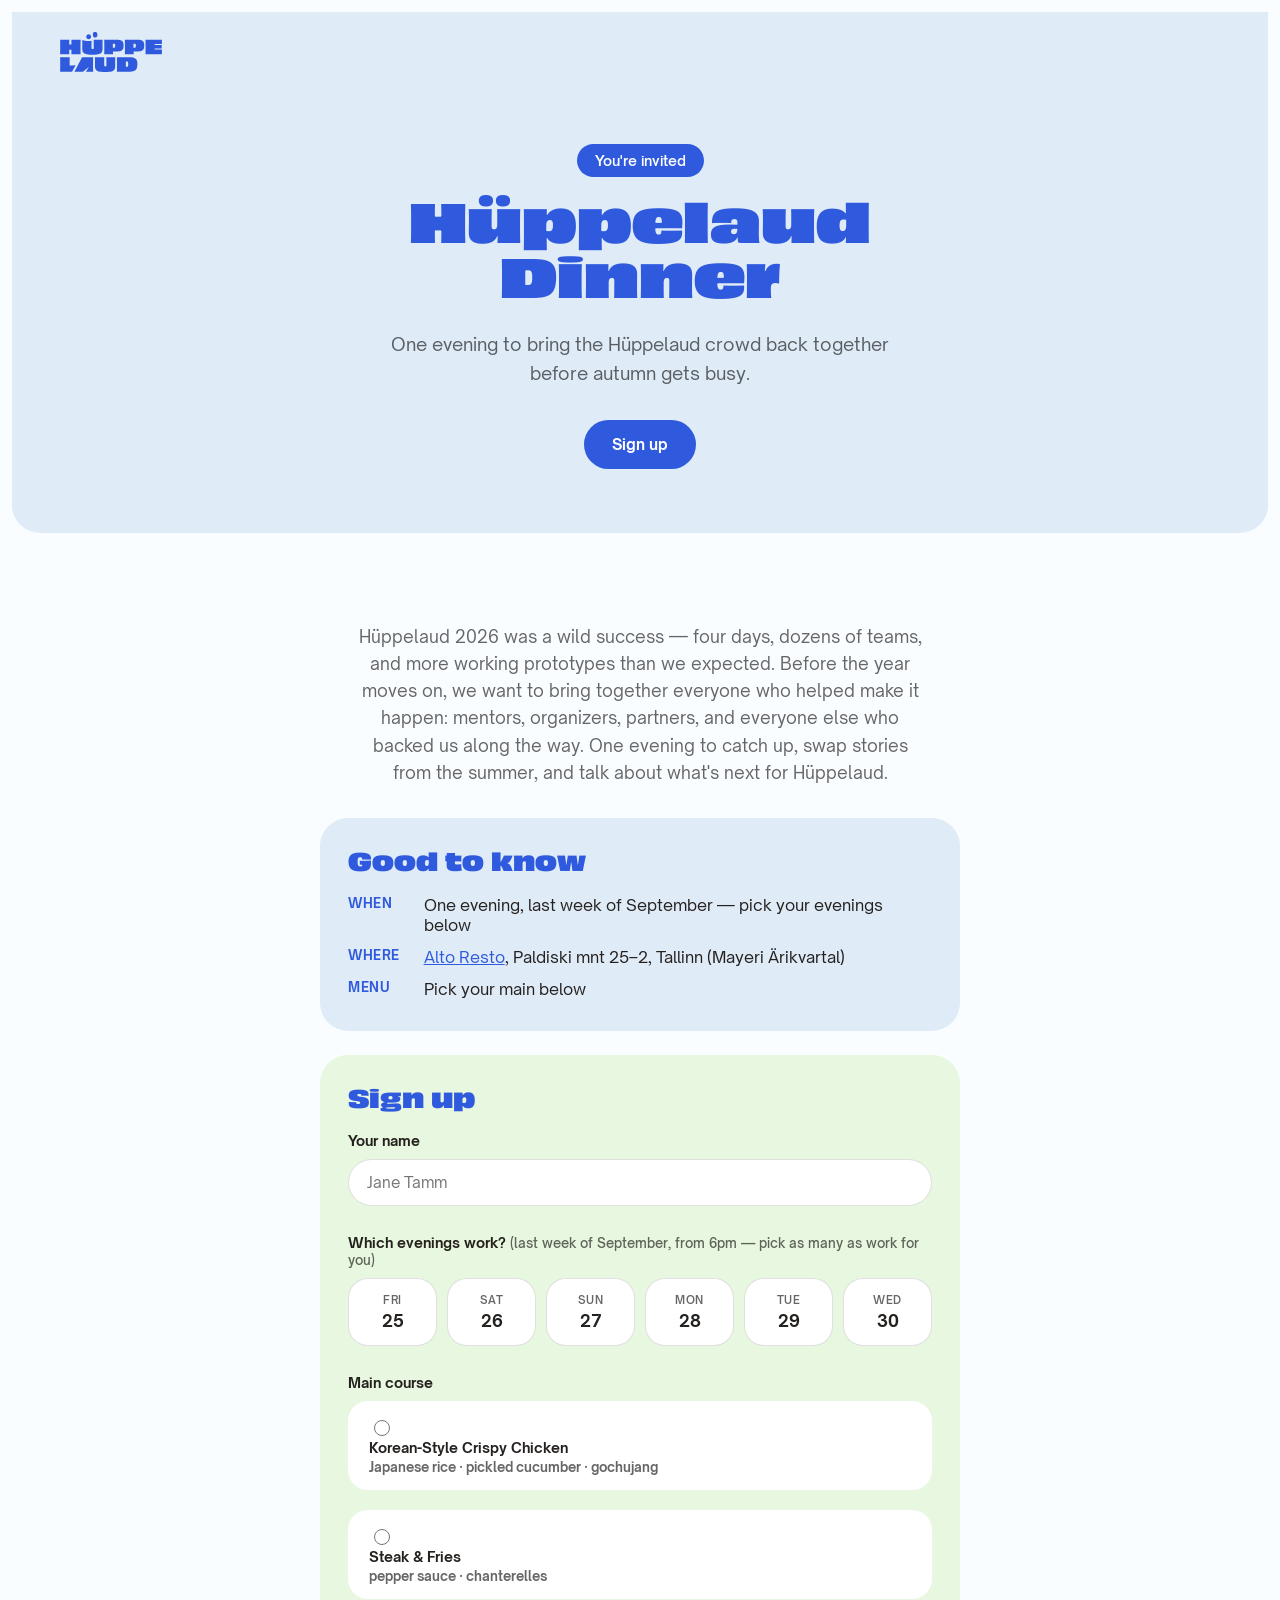
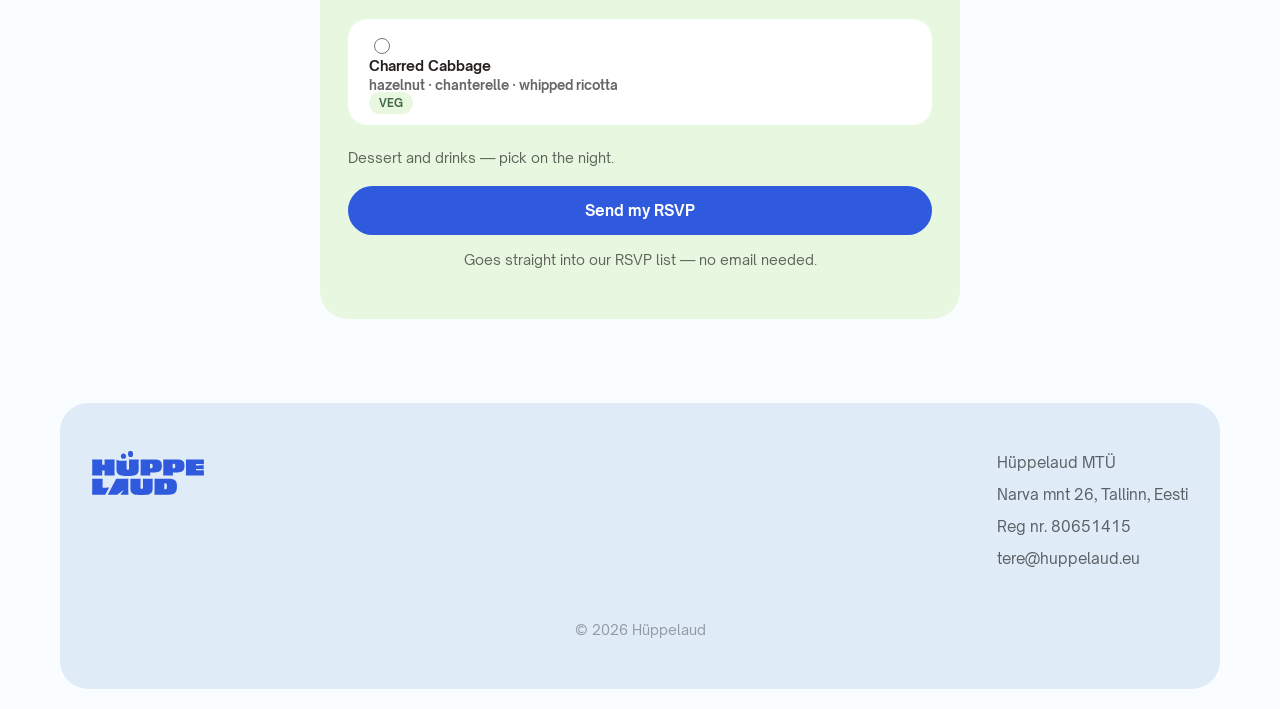
==== dinner-2026/index.html @ de4cd6c9 "Fix event month to September, remove prices, translate menu, refresh hero copy - Availability window" ====
<!DOCTYPE html>
<html lang="en">
<head>
<meta charset="UTF-8">
<meta name="viewport" content="width=device-width, initial-scale=1.0">
<title>Hüppelaud Dinner</title>
<meta name="description" content="RSVP for the Hüppelaud dinner — pick your evenings, dietary needs, and menu.">
<link rel="icon" type="image/svg+xml" href="../assets/images/logo.svg">
<link rel="stylesheet" href="../styles.css">
<style>
  @media (max-width: 480px) {
    .hero-content h1 {
      font-size: 28px;
    }
  }

  .dinner-section {
    max-width: 680px;
    margin: 0 auto;
    padding: 90px 20px 60px;
  }

  .dinner-card {
    background: var(--card-bg, var(--green-bg));
    border-radius: var(--radius-lg);
    padding: 32px 28px;
    margin-bottom: 24px;
  }

  .dinner-card h2 {
    font-size: 24px;
    margin-bottom: 20px;
  }

  .dinner-details {
    display: grid;
    grid-template-columns: auto 1fr;
    gap: 12px 24px;
    margin: 0;
  }
  .dinner-details dt {
    font-weight: 700;
    font-size: 13px;
    letter-spacing: 0.04em;
    text-transform: uppercase;
    color: var(--blue);
    white-space: nowrap;
  }
  .dinner-details dd {
    margin: 0;
    font-size: 16px;
  }
  .dinner-details dd a {
    color: var(--blue);
    text-decoration: underline;
  }

  .field { margin-bottom: 28px; }
  .field:last-of-type { margin-bottom: 16px; }
  .field label {
    display: block;
    font-weight: 700;
    font-size: 14px;
    margin-bottom: 10px;
    color: var(--text);
  }
  .field-hint {
    font-weight: 500;
    color: var(--text-soft);
    font-size: 13px;
  }

  #name {
    width: 100%;
    padding: 13px 18px;
    border-radius: 100px;
    border: 1.5px solid rgba(0, 0, 0, 0.12);
    font: inherit;
    font-size: 15px;
    box-sizing: border-box;
    background: #fff;
  }
  #name:focus { outline: none; border-color: var(--blue); }

  .avail-grid {
    display: grid;
    grid-template-columns: repeat(auto-fit, minmax(82px, 1fr));
    gap: 10px;
  }
  .avail-day {
    display: flex;
    flex-direction: column;
    align-items: center;
    justify-content: center;
    gap: 3px;
    padding: 14px 6px;
    border-radius: var(--radius-md);
    border: 1.5px solid rgba(0, 0, 0, 0.12);
    background: #fff;
    font-family: "Open Sauce Sans", sans-serif;
    color: var(--text);
    cursor: pointer;
    transition: background 0.15s ease, border-color 0.15s ease, color 0.15s ease;
  }
  .avail-day .dow {
    font-size: 11px;
    font-weight: 600;
    text-transform: uppercase;
    letter-spacing: 0.04em;
    color: var(--text-soft);
  }
  .avail-day .dnum {
    font-size: 17px;
    font-weight: 700;
  }
  .avail-day:hover { border-color: var(--blue); }
  .avail-day.selected {
    background: var(--blue);
    border-color: var(--blue);
    color: #fff;
  }
  .avail-day.selected .dow { color: rgba(255, 255, 255, 0.8); }

  .menu-options {
    display: flex;
    flex-direction: column;
    gap: 10px;
  }
  .menu-option {
    display: flex;
    align-items: flex-start;
    gap: 12px;
    background: #fff;
    border-radius: var(--radius-md);
    padding: 14px 20px;
    cursor: pointer;
    border: 1.5px solid transparent;
  }
  .menu-option:has(input:checked) { border-color: var(--blue); }
  .menu-option input { accent-color: var(--blue); width: 16px; height: 16px; margin-top: 4px; flex-shrink: 0; }
  .menu-option-text { display: flex; flex-direction: column; gap: 3px; }
  .menu-option-name {
    display: flex;
    align-items: baseline;
    gap: 8px;
    font-weight: 700;
  }
  .menu-option-price {
    font-weight: 500;
    color: var(--text-soft);
    font-size: 14px;
  }
  .menu-option-desc {
    font-size: 13px;
    color: var(--text-soft);
  }
  .menu-option .tag {
    margin-left: auto;
    align-self: flex-start;
    font-size: 11px;
    font-weight: 700;
    text-transform: uppercase;
    color: var(--green-text);
    background: var(--green-bg);
    padding: 4px 10px;
    border-radius: 100px;
    white-space: nowrap;
  }

  .dinner-note {
    font-size: 14px;
    color: var(--text-soft);
    margin: 12px 0 0;
  }

  .form-error {
    color: #c0392b;
    font-size: 14px;
    font-weight: 600;
    margin: 0 0 16px;
  }

  .form-success {
    color: var(--green-text);
    font-size: 14px;
    font-weight: 600;
    margin: 0 0 16px;
  }

  #submitBtn:disabled {
    opacity: 0.7;
    cursor: default;
  }

  .dinner-fine {
    margin-top: 14px;
    font-size: 14px;
    color: var(--text-soft);
    text-align: center;
  }

  .dinner-intro {
    max-width: 52ch;
    margin: 0 auto 32px;
    text-align: center;
    font-size: 17px;
    color: var(--text-soft);
  }
</style>
</head>
<body>

<header class="hero" id="top">
  <nav class="navbar">
    <a href="../" class="logo" aria-label="Hüppelaud avaleht">
      <img src="../assets/images/logo.svg" alt="Hüppelaud">
    </a>
  </nav>

  <div class="hero-content">
    <span class="badge badge-blue">You're invited</span>
    <h1>Hüppelaud Dinner</h1>
    <p class="hero-text">One evening to bring the Hüppelaud crowd back together before autumn gets busy.</p>
    <div class="hero-buttons">
      <a href="#rsvp" class="btn btn-primary">Sign up</a>
    </div>
  </div>
</header>

<main>
  <section class="dinner-section">

    <p class="dinner-intro">Hüppelaud 2026 was a wild success — four days, dozens of teams, and more working prototypes than we expected. Before the year moves on, we want to bring together everyone who helped make it happen: mentors, organizers, partners, and everyone else who backed us along the way. One evening to catch up, swap stories from the summer, and talk about what's next for Hüppelaud.</p>

    <div class="dinner-card" style="--card-bg: var(--hero-bg);">
      <h2>Good to know</h2>
      <dl class="dinner-details">
        <dt>When</dt>
        <dd>One evening, last week of September &mdash; pick your evenings below</dd>
        <dt>Where</dt>
        <dd><a href="https://altoresto.ee/" target="_blank" rel="noopener">Alto Resto</a>, Paldiski mnt 25&ndash;2, Tallinn (Mayeri Ärikvartal)</dd>
        <dt>Menu</dt>
        <dd>Pick your main below</dd>
      </dl>
    </div>

    <div class="dinner-card" id="rsvp" style="--card-bg: var(--green-bg);">
      <h2>Sign up</h2>

      <div class="field">
        <label for="name">Your name</label>
        <input type="text" id="name" placeholder="Jane Tamm" autocomplete="name">
      </div>

      <div class="field">
        <label>Which evenings work? <span class="field-hint">(last week of September, from 6pm — pick as many as work for you)</span></label>
        <div class="avail-grid" id="availGrid">
          <button type="button" class="avail-day" data-date="2026-09-25" aria-pressed="false"><span class="dow">Fri</span><span class="dnum">25</span></button>
          <button type="button" class="avail-day" data-date="2026-09-26" aria-pressed="false"><span class="dow">Sat</span><span class="dnum">26</span></button>
          <button type="button" class="avail-day" data-date="2026-09-27" aria-pressed="false"><span class="dow">Sun</span><span class="dnum">27</span></button>
          <button type="button" class="avail-day" data-date="2026-09-28" aria-pressed="false"><span class="dow">Mon</span><span class="dnum">28</span></button>
          <button type="button" class="avail-day" data-date="2026-09-29" aria-pressed="false"><span class="dow">Tue</span><span class="dnum">29</span></button>
          <button type="button" class="avail-day" data-date="2026-09-30" aria-pressed="false"><span class="dow">Wed</span><span class="dnum">30</span></button>
        </div>
      </div>

      <div class="field">
        <label>Main course</label>
        <div class="menu-options" id="menuOptions">
          <label class="menu-option">
            <input type="radio" name="menu" value="Korean-Style Crispy Chicken">
            <span class="menu-option-text">
              <span class="menu-option-name">Korean-Style Crispy Chicken</span>
              <span class="menu-option-desc">Japanese rice · pickled cucumber · gochujang</span>
            </span>
          </label>
          <label class="menu-option">
            <input type="radio" name="menu" value="Steak &amp; Fries">
            <span class="menu-option-text">
              <span class="menu-option-name">Steak &amp; Fries</span>
              <span class="menu-option-desc">pepper sauce · chanterelles</span>
            </span>
          </label>
          <label class="menu-option">
            <input type="radio" name="menu" value="Charred Cabbage">
            <span class="menu-option-text">
              <span class="menu-option-name">Charred Cabbage</span>
              <span class="menu-option-desc">hazelnut · chanterelle · whipped ricotta</span>
            </span>
            <span class="tag">Veg</span>
          </label>
        </div>
        <p class="dinner-note">Dessert and drinks — pick on the night.</p>
      </div>

      <p class="form-error" id="formError" hidden>Please add your name, pick at least one evening, and choose a main.</p>
      <p class="form-success" id="formSuccess" hidden>Thanks — your RSVP is in! 🎉</p>

      <button type="button" class="btn btn-primary" id="submitBtn" style="width: 100%; justify-content: center;">Send my RSVP</button>
      <p class="dinner-fine">Goes straight into our RSVP list — no email needed.</p>
    </div>

  </section>
</main>

<footer class="site-footer">
  <div class="footer-top">
    <img src="../assets/images/logo.svg" alt="Hüppelaud" class="footer-logo">
    <div class="footer-address">
      <p>Hüppelaud MTÜ</p>
      <p>Narva mnt 26, Tallinn, Eesti</p>
      <p>Reg nr. 80651415</p>
      <p><a href="mailto:tere@huppelaud.eu">tere@huppelaud.eu</a></p>
    </div>
  </div>
  <p class="footer-copy">© 2026 Hüppelaud</p>
</footer>

<script src="rsvp.js" defer></script>
</body>
</html>
---- styles.css ----
@font-face {
  font-family: "Obviously";
  src: url("assets/fonts/Obviously.otf") format("truetype");
  font-weight: 200 900;
  font-display: swap;
}
@font-face {
  font-family: "Open Sauce Sans";
  src: url("assets/fonts/OpenSauceSans-Regular.ttf") format("truetype");
  font-weight: 400;
  font-display: swap;
}
@font-face {
  font-family: "Open Sauce Sans";
  src: url("assets/fonts/OpenSauceSans-Medium.ttf") format("truetype");
  font-weight: 500;
  font-display: swap;
}
@font-face {
  font-family: "Open Sauce Sans";
  src: url("assets/fonts/OpenSauceSans-SemiBold.ttf") format("truetype");
  font-weight: 600;
  font-display: swap;
}
@font-face {
  font-family: "Open Sauce Sans";
  src: url("assets/fonts/OpenSauceSans-Bold.ttf") format("truetype");
  font-weight: 700;
  font-display: swap;
}

:root {
  --blue: #2F5ADE;
  --blue-bright: #027FFF;
  --bg: #FAFDFF;
  --hero-bg: #DFEBF7;
  --text: #24201E;
  --text-soft: rgba(0, 0, 0, 0.6);
  --green-bg: #E8F7DF;
  --green-text: #416746;
  --olive-bg: rgba(220, 247, 99, 0.4);
  --olive-text: #6B8404;
  --olive-badge: #8EA604;
  --sage-badge: #86A57C;
  --radius-lg: 28px;
  --radius-md: 20px;
  --container: 1160px;
}

* { box-sizing: border-box; }

html { scroll-behavior: smooth; }

body {
  margin: 0;
  font-family: "Open Sauce Sans", sans-serif;
  background: var(--bg);
  color: var(--text);
  -webkit-font-smoothing: antialiased;
}

img { max-width: 100%; display: block; }

a { text-decoration: none; color: inherit; }

p { line-height: 1.6; margin: 0 0 16px; }

h1, h2, h3 {
  font-family: "Obviously", sans-serif;
  font-weight: 400;
  margin: 0;
  color: var(--blue);
  line-height: 1.05;
}

h1 { font-variation-settings: "wght" 850, "wdth" 150; }
h2 { font-variation-settings: "wght" 800, "wdth" 130; }
h3 { font-variation-settings: "wght" 700, "wdth" 120; }

.section-title { font-size: clamp(28px, 4vw, 38px); }
.center { text-align: center; }

.btn {
  display: inline-flex;
  align-items: center;
  justify-content: center;
  gap: 6px;
  padding: 15px 28px;
  border-radius: 100px;
  font-family: "Open Sauce Sans", sans-serif;
  font-weight: 700;
  font-size: 15px;
  border: none;
  cursor: pointer;
  white-space: nowrap;
  transition: transform 0.15s ease, opacity 0.15s ease;
}
.btn:hover { transform: translateY(-1px); opacity: 0.92; }
.btn-primary { background: var(--blue); color: #fff; }
.btn-olive { background: var(--olive-badge); color: #fff; }
.btn-donate { background: var(--green-text); color: #fff; }
.btn-ghost-green {
  background: transparent;
  color: var(--green-text);
  border: 1.5px solid var(--green-text);
  padding: 13px 26px;
}
.btn-ghost-green:hover { background: var(--green-text); color: #fff; opacity: 1; }
.btn-ghost-blue {
  background: transparent;
  color: var(--blue);
  border: 1.5px solid var(--blue);
  padding: 13px 26px;
}
.btn-ghost-blue:hover { background: var(--blue); color: #fff; opacity: 1; }

/* ---------- Header / Hero ---------- */
.hero {
  background: var(--hero-bg);
  border-radius: 0 0 var(--radius-lg) var(--radius-lg);
  margin: 12px 12px 0;
  padding: 20px 24px 64px;
}

.navbar {
  max-width: var(--container);
  margin: 0 auto;
  display: flex;
  align-items: center;
  justify-content: space-between;
  gap: 16px;
}

.logo img { height: 40px; width: auto; }

.nav-pill {
  display: none;
  align-items: center;
  gap: 28px;
  background: rgba(255, 255, 255, 0.5);
  border-radius: 100px;
  padding: 14px 26px;
  font-size: 15px;
  font-weight: 500;
}

.lang-select {
  display: flex;
  align-items: center;
  gap: 4px;
  background: none;
  border: none;
  font: inherit;
  font-weight: 500;
  color: var(--text);
  cursor: pointer;
  padding: 0;
}

.nav-ctas { display: none; }

.hamburger {
  display: flex;
  flex-direction: column;
  justify-content: center;
  gap: 5px;
  width: 40px;
  height: 40px;
  background: rgba(255, 255, 255, 0.6);
  border: none;
  border-radius: 100px;
  cursor: pointer;
  padding: 0;
  align-items: center;
}
.hamburger span {
  display: block;
  width: 16px;
  height: 2px;
  background: var(--blue);
  border-radius: 2px;
}

.menu-mobile {
  display: none;
  flex-direction: column;
  gap: 18px;
  align-items: flex-start;
  max-width: var(--container);
  margin: 16px auto 0;
  padding: 20px;
  background: rgba(255, 255, 255, 0.6);
  border-radius: var(--radius-md);
  font-weight: 500;
}
.menu-mobile.open { display: flex; }
.menu-mobile .btn { width: 100%; text-align: center; }

.hero-content {
  max-width: 760px;
  margin: 72px auto 0;
  text-align: center;
  padding: 0 12px;
}

.hero-content h1 {
  font-size: clamp(36px, 6vw, 52px);
}

.hero-text {
  color: var(--text-soft);
  font-size: 18px;
  max-width: 560px;
  margin: 24px auto 0;
}

.hero-buttons {
  display: flex;
  flex-wrap: wrap;
  justify-content: center;
  gap: 14px;
  margin-top: 32px;
}

/* ---------- Events ---------- */
.events {
  max-width: var(--container);
  margin: 0 auto;
  padding: 90px 20px 40px;
}

.event-list {
  display: flex;
  flex-direction: column;
  gap: 20px;
  margin-top: 48px;
}

.event-card {
  background: var(--card-bg, #EDF1EB);
  border-radius: var(--radius-md);
  padding: 20px;
  display: flex;
  flex-direction: column;
  gap: 20px;
}

.event-photo {
  border-radius: 14px;
  overflow: hidden;
  aspect-ratio: 16 / 10;
}
.event-photo img { width: 100%; height: 100%; object-fit: cover; }

.event-list .event-card--compact { padding: 18px 22px; }
.event-list .event-card--compact .event-info { padding: 0; }

.event-list-archive {
  display: grid;
  grid-template-columns: repeat(2, 1fr);
  gap: 20px;
}

.event-list-more {
  display: none;
  flex-direction: column;
  gap: 20px;
}
.event-list-more.open { display: flex; }

.events-toggle-wrap { text-align: center; margin-top: 4px; }

.event-info h3 {
  color: var(--card-title, var(--blue));
  font-size: 22px;
  margin-bottom: 8px;
}

.event-info .badge { margin-bottom: 10px; align-self: flex-start; }
.event-info .btn { align-self: flex-start; }

.anniversary-tag {
  display: inline-block;
  vertical-align: middle;
  background: rgba(47, 90, 222, 0.08);
  color: var(--blue);
  font-family: "Open Sauce Sans", sans-serif;
  font-weight: 700;
  font-size: 12px;
  padding: 4px 10px;
  border-radius: 100px;
  margin-left: 8px;
}

.event-meta {
  color: var(--text-soft);
  font-size: 15px;
  margin-bottom: 0;
}

.event-card--featured .event-meta { margin-bottom: 16px; }

.event-desc {
  color: var(--text-soft);
  font-size: 15px;
  margin-bottom: 20px;
}

/* ---------- Team ---------- */
.team {
  max-width: var(--container);
  margin: 0 auto;
  padding: 40px 20px 40px;
}

.team-intro {
  max-width: 620px;
  margin: 16px auto 0;
  text-align: center;
  color: var(--text-soft);
}

.team-grid {
  display: grid;
  grid-template-columns: repeat(auto-fit, minmax(280px, 1fr));
  gap: 20px;
  margin-top: 40px;
}

.team-card {
  background: rgba(47, 90, 222, 0.06);
  border-radius: var(--radius-md);
  padding: 28px 24px;
  display: flex;
  flex-direction: column;
  align-items: flex-start;
  gap: 4px;
}

.team-avatar {
  width: 60px;
  height: 60px;
  border-radius: 50%;
  background: var(--blue);
  color: #fff;
  display: flex;
  align-items: center;
  justify-content: center;
  font-family: "Obviously", sans-serif;
  font-variation-settings: "wght" 700, "wdth" 120;
  font-size: 20px;
  margin-bottom: 14px;
}

.team-name { font-size: 20px; margin-bottom: 4px; }

.team-role {
  display: block;
  color: var(--blue);
  font-weight: 600;
  font-size: 14px;
  margin-bottom: 14px;
}

.team-tags {
  display: flex;
  flex-wrap: wrap;
  gap: 8px;
  margin-bottom: 14px;
}

.team-tag {
  background: #fff;
  border: 1px solid rgba(47, 90, 222, 0.25);
  color: var(--blue);
  font-size: 12px;
  font-weight: 600;
  padding: 5px 12px;
  border-radius: 100px;
}

.team-bio {
  color: var(--text-soft);
  font-size: 15px;
  margin-bottom: 10px;
}

.team-credentials {
  color: rgba(0, 0, 0, 0.45);
  font-size: 13px;
  margin: 0 0 14px;
}

.team-contact {
  font-weight: 600;
  color: var(--blue);
  font-size: 14px;
}
.team-contact:hover { text-decoration: underline; }

/* ---------- Support ---------- */
.support, .partners {
  max-width: var(--container);
  margin: 20px auto 0;
  padding: 48px 28px;
  border-radius: var(--radius-lg);
}

.support { background: var(--green-bg); }
.partners { background: var(--olive-bg); margin-bottom: 20px; }

.badge {
  display: inline-block;
  padding: 8px 18px;
  border-radius: 100px;
  font-size: 14px;
  font-weight: 600;
  color: #fff;
  margin-bottom: 20px;
}
.badge-green { background: var(--sage-badge); }
.badge-olive { background: var(--olive-badge); }
.badge-blue { background: var(--blue); }

.support-title { color: var(--green-text); margin-bottom: 20px; }
.partners-title { color: var(--olive-badge); margin-bottom: 20px; }

.support-grid, .partners-grid {
  display: grid;
  grid-template-columns: 1fr;
  gap: 40px;
}

.support-copy p, .partners-copy p { color: rgba(0,0,0,0.65); }

.impact-stats {
  display: grid;
  grid-template-columns: repeat(3, 1fr);
  gap: 12px;
  margin: 20px 0 8px;
}

.stat {
  background: rgba(255, 255, 255, 0.6);
  border-radius: 16px;
  padding: 16px 10px;
  text-align: center;
}

.stat-number {
  display: block;
  font-family: "Obviously", sans-serif;
  font-variation-settings: "wght" 800, "wdth" 130;
  font-size: 28px;
  color: var(--green-text);
  line-height: 1;
  margin-bottom: 6px;
}

.stat-label {
  display: block;
  font-size: 13px;
  color: rgba(0,0,0,0.6);
  line-height: 1.3;
}

.stat-source {
  font-size: 12px;
  color: rgba(0,0,0,0.4);
  margin: 0 0 24px;
}

.testimonial {
  margin: 24px 0 0;
  padding: 4px 0 4px 20px;
  border-left: 3px solid var(--green-text);
}

.testimonial p {
  font-style: italic;
  font-size: 16px;
  color: rgba(0,0,0,0.75);
  margin-bottom: 8px;
}

.testimonial cite {
  display: block;
  font-style: normal;
  font-size: 14px;
  font-weight: 600;
  color: var(--green-text);
}

.recurring-donate {
  background: rgba(255, 255, 255, 0.6);
  border-radius: var(--radius-md);
  padding: 20px 22px;
  margin-bottom: 16px;
}

.recurring-donate h4 {
  font-family: "Open Sauce Sans", sans-serif;
  font-weight: 700;
  font-size: 16px;
  color: var(--green-text);
  margin-bottom: 8px;
}

.recurring-donate p {
  font-size: 14px;
  color: rgba(0,0,0,0.65);
  margin-bottom: 16px;
}

.recurring-amounts {
  display: flex;
  gap: 8px;
  margin-bottom: 16px;
}

.chip-amount {
  flex: 1;
  text-align: center;
  background: #fff;
  border: 1.5px solid rgba(65, 103, 70, 0.25);
  border-radius: 100px;
  padding: 8px 6px;
  font-weight: 700;
  font-size: 13px;
  color: var(--green-text);
}

.chip-amount--featured {
  background: var(--green-text);
  border-color: var(--green-text);
  color: #fff;
}

.recurring-steps {
  margin: 0 0 16px;
  padding-left: 20px;
  color: rgba(0,0,0,0.65);
  font-size: 14px;
  line-height: 1.5;
}
.recurring-steps li { margin-bottom: 4px; }
.recurring-steps li:last-child { margin-bottom: 0; }

.support-donate h3 {
  font-size: 20px;
  color: var(--green-text);
  margin-bottom: 20px;
  line-height: 1.35;
}

.donate-card {
  background: #fff;
  border-radius: var(--radius-md);
  padding: 6px 22px;
}

.donate-row {
  display: flex;
  align-items: center;
  justify-content: space-between;
  gap: 12px;
  padding: 16px 0;
  border-bottom: 1px solid rgba(0,0,0,0.08);
}
.donate-row:last-child { border-bottom: none; }

.donate-label { color: rgba(0,0,0,0.5); font-size: 15px; }

.donate-value {
  display: inline-flex;
  align-items: center;
  gap: 8px;
  background: none;
  border: none;
  font: inherit;
  font-weight: 700;
  font-size: 15px;
  color: var(--green-text);
  cursor: pointer;
  text-align: right;
  padding: 0;
}
.copy-icon { font-size: 14px; opacity: 0.6; }
.donate-value.copied .copy-icon::after { content: "✓"; }

.donate-note {
  margin: 18px 4px 0;
  color: rgba(0,0,0,0.55);
  font-size: 15px;
}

.donate-lead {
  color: rgba(0,0,0,0.6);
  font-size: 15px;
  margin-bottom: 20px;
}

.donate-tax-note {
  display: inline-flex;
  align-items: center;
  gap: 6px;
  background: rgba(255, 255, 255, 0.7);
  color: var(--green-text);
  font-size: 13px;
  font-weight: 600;
  padding: 8px 14px;
  border-radius: 100px;
  margin-bottom: 24px;
}

.tax-note-icon { flex: none; }

.donate-tiers {
  display: grid;
  grid-template-columns: repeat(3, 1fr);
  gap: 12px;
  margin-bottom: 22px;
}

.tier-card {
  position: relative;
  display: flex;
  flex-direction: column;
  align-items: center;
  justify-content: center;
  gap: 6px;
  background: var(--blue);
  color: #fff;
  border-radius: 20px;
  padding: 22px 10px;
  text-align: center;
  transition: transform 0.15s ease, box-shadow 0.15s ease;
}
.tier-card:hover { transform: translateY(-3px); box-shadow: 0 10px 24px rgba(47,90,222,0.28); }

.tier-card--featured { box-shadow: 0 0 0 3px rgba(47,90,222,0.3); }
.tier-card--featured:hover { box-shadow: 0 0 0 3px rgba(47,90,222,0.3), 0 10px 24px rgba(47,90,222,0.28); }

.tier-badge {
  position: absolute;
  top: -12px;
  background: #fff;
  color: var(--blue);
  font-size: 11px;
  font-weight: 700;
  padding: 4px 12px;
  border-radius: 100px;
  text-transform: uppercase;
  letter-spacing: 0.03em;
}

.tier-amount {
  font-family: "Obviously", sans-serif;
  font-size: 30px;
  font-weight: 500;
  line-height: 1;
}

.tier-cta {
  font-size: 13px;
  font-weight: 600;
  opacity: 0.9;
}

.donate-alt summary {
  cursor: pointer;
  font-weight: 600;
  color: var(--green-text);
  font-size: 15px;
  margin-bottom: 16px;
  list-style: none;
}
.donate-alt summary::-webkit-details-marker { display: none; }
.donate-alt summary::before { content: "+ "; }
.donate-alt[open] summary::before { content: "\2013\0020"; }

.partners-copy .btn-olive { margin-top: 8px; }

.partner-tiers {
  display: grid;
  grid-template-columns: repeat(3, 1fr);
  gap: 12px;
  margin: 24px 0 12px;
}

.ptier-card {
  position: relative;
  background: rgba(255, 255, 255, 0.6);
  border-radius: 16px;
  padding: 18px 10px;
  text-align: center;
}

.ptier-card--featured { box-shadow: 0 0 0 2px var(--olive-badge); }

.ptier-badge {
  position: absolute;
  top: -12px;
  left: 50%;
  transform: translateX(-50%);
  background: var(--olive-badge);
  color: #fff;
  font-size: 10px;
  font-weight: 700;
  padding: 4px 10px;
  border-radius: 100px;
  text-transform: uppercase;
  letter-spacing: 0.03em;
  white-space: nowrap;
}

.ptier-name {
  display: block;
  font-weight: 700;
  font-size: 15px;
  color: var(--olive-text);
  margin-bottom: 4px;
}

.ptier-price {
  display: block;
  font-family: "Obviously", sans-serif;
  font-variation-settings: "wght" 700, "wdth" 120;
  font-size: 18px;
  color: var(--olive-badge);
  margin-bottom: 10px;
}

.ptier-benefits {
  margin: 0;
  padding: 0;
  list-style: none;
  text-align: left;
  font-size: 12px;
  color: rgba(0,0,0,0.65);
  line-height: 1.5;
}
.ptier-benefits li {
  padding-left: 16px;
  position: relative;
  margin-bottom: 6px;
}
.ptier-benefits li::before {
  content: "✓";
  position: absolute;
  left: 0;
  color: var(--olive-badge);
  font-weight: 700;
}
.ptier-benefits li:last-child { margin-bottom: 0; }

.partners-copy .tiers-note {
  font-size: 12px;
  color: rgba(0,0,0,0.45);
  margin: 0 0 20px;
}

.partners-label {
  font-weight: 700;
  color: var(--olive-badge);
  margin-bottom: 16px;
  font-size: 15px;
}

.logo-row {
  display: flex;
  flex-wrap: wrap;
  align-items: center;
  gap: 28px;
  margin-bottom: 28px;
}
.logo-row img { height: 32px; width: auto; object-fit: contain; }

.text-logo {
  font-family: "Open Sauce Sans", sans-serif;
  font-weight: 400;
  font-size: 15px;
  color: #555;
  background: #fff;
  border-radius: 100px;
  padding: 8px 18px;
}

/* ---------- Buyout ---------- */
.buyout {
  max-width: var(--container);
  margin: 20px auto 0;
  padding: 48px 28px;
  border-radius: var(--radius-lg);
  background: var(--hero-bg);
  margin-bottom: 20px;
}

.buyout-copy { max-width: 640px; }

.buyout-title { color: var(--blue); margin-bottom: 20px; }

.buyout-copy p { color: var(--text-soft); font-size: 16px; }

.buyout-features {
  margin: 20px 0 28px;
  padding: 0;
  list-style: none;
}
.buyout-features li {
  padding-left: 26px;
  position: relative;
  margin-bottom: 10px;
  font-size: 15px;
  color: var(--text);
}
.buyout-features li::before {
  content: "✓";
  position: absolute;
  left: 0;
  color: var(--blue);
  font-weight: 700;
}
.buyout-features li:last-child { margin-bottom: 0; }

/* ---------- Footer ---------- */
.site-footer {
  max-width: var(--container);
  margin: 0 auto 20px;
  background: var(--hero-bg);
  border-radius: var(--radius-lg);
  padding: 48px 32px;
}

.footer-top {
  display: flex;
  flex-direction: column;
  gap: 24px;
}

.footer-logo { height: 44px; width: auto; }

.footer-address p {
  margin: 0 0 8px;
  color: rgba(0,0,0,0.6);
  font-size: 15px;
}
.footer-address a { color: rgba(0,0,0,0.6); }

.footer-copy {
  text-align: center;
  color: rgba(0,0,0,0.35);
  font-size: 14px;
  margin: 40px 0 0;
}

/* ---------- Responsive ---------- */
@media (min-width: 810px) {
  .nav-pill { display: flex; }
  .nav-ctas { display: flex; align-items: center; gap: 12px; }
  .hamburger { display: none; }
  .menu-mobile { display: none !important; }

  .event-card { flex-direction: row; align-items: stretch; padding: 16px; }
  .event-card .event-photo { flex: 0 0 42%; aspect-ratio: auto; }
  .event-card .event-info { flex: 1; padding: 20px 24px; display: flex; flex-direction: column; justify-content: center; }
  .event-card--featured .event-info { justify-content: center; }

  .support-grid, .partners-grid {
    grid-template-columns: 1fr 1fr;
    align-items: start;
  }

  .partners-copy .btn-olive { margin-top: 12px; }
  .footer-top { flex-direction: row; justify-content: space-between; align-items: flex-start; }
}

@media (max-width: 809.98px) {
  .event-card--featured { flex-direction: column; }
}

/* ---------- Cookie consent ---------- */
.cookie-consent {
  position: fixed;
  left: 20px;
  right: 20px;
  bottom: 20px;
  z-index: 100;
  max-width: 560px;
  margin: 0 auto;
  background: #fff;
  border-radius: var(--radius-md);
  box-shadow: 0 10px 30px rgba(0,0,0,0.18);
  padding: 20px 24px;
  display: flex;
  flex-direction: column;
  gap: 14px;
}
.cookie-consent[hidden] { display: none; }
.cookie-consent p { margin: 0; font-size: 14px; line-height: 1.5; color: var(--text-soft); }
.cookie-consent-actions { display: flex; gap: 10px; justify-content: flex-end; }
.cookie-consent-actions .btn { padding: 10px 20px; font-size: 14px; }

@media (min-width: 600px) {
  .cookie-consent { left: auto; right: 24px; bottom: 24px; }
}
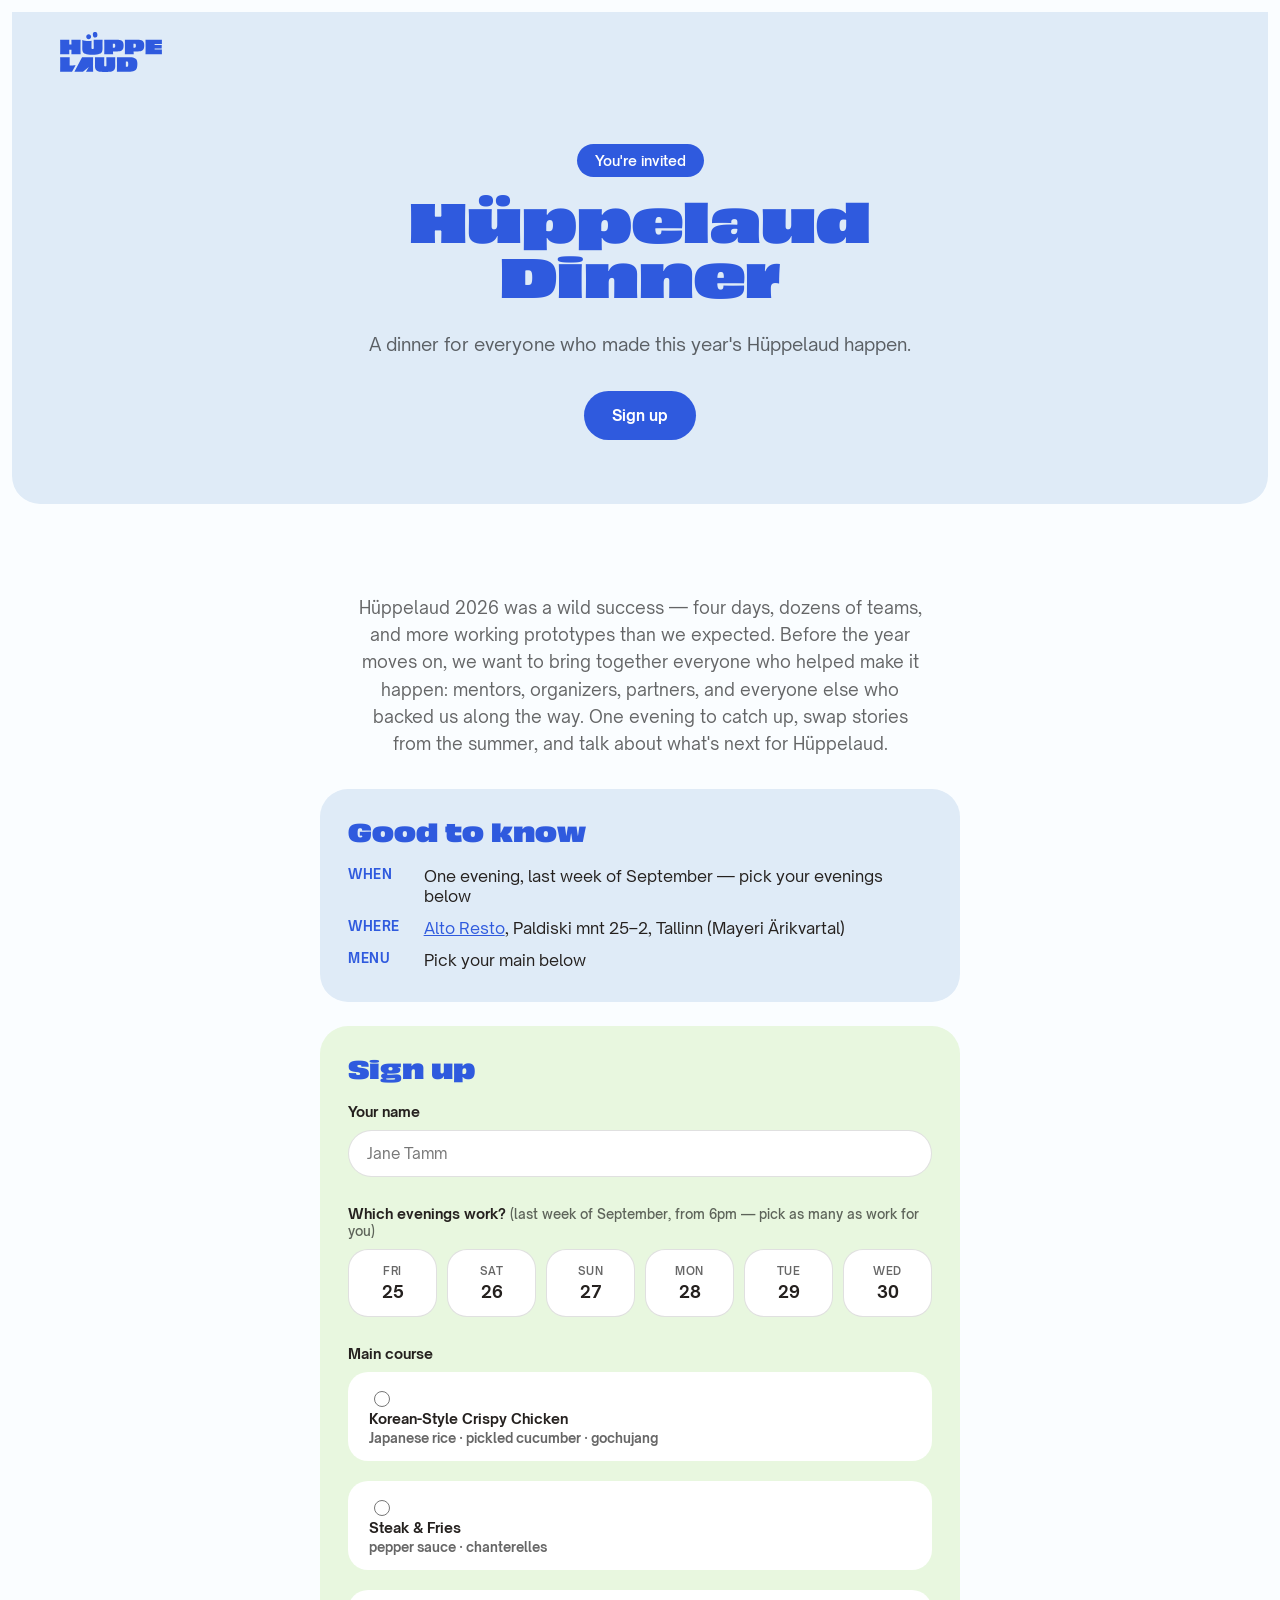
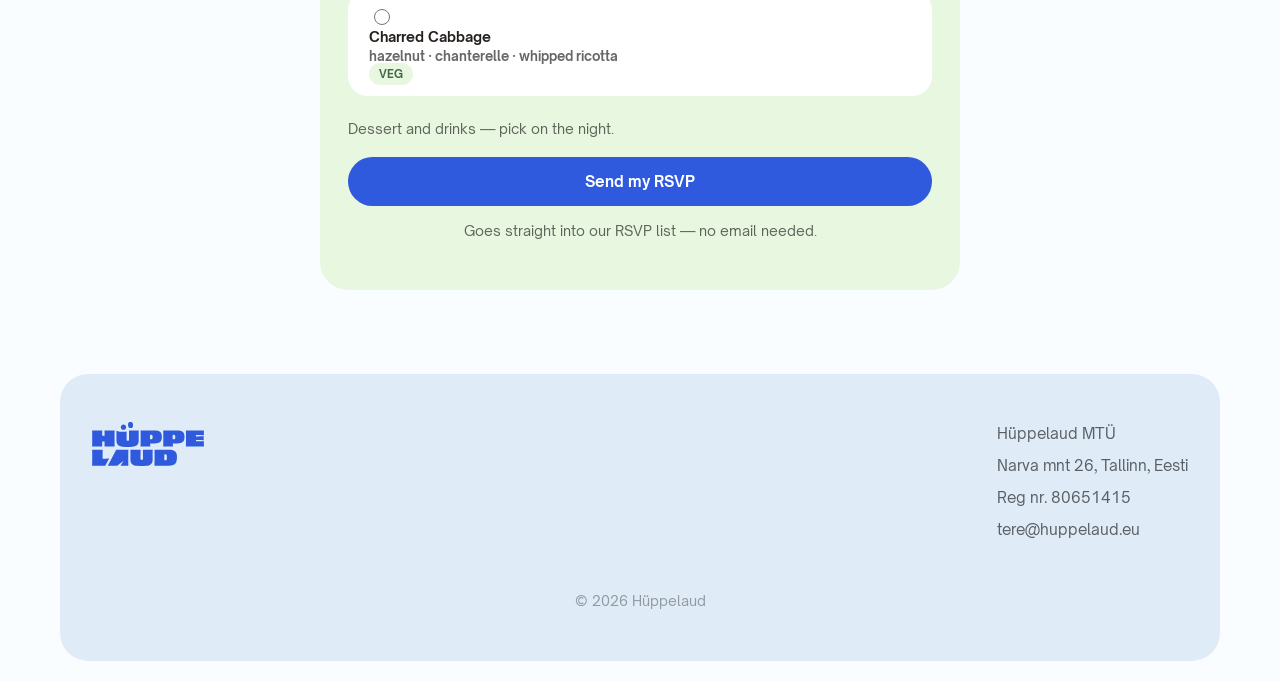
==== commit 4ffd06e7: "Update hero subtext to 'A dinner for everyone who made this year's Hüppelaud happen.'" ====
--- a/dinner-2026/index.html
+++ b/dinner-2026/index.html
@@ -220,7 +220,7 @@
   <div class="hero-content">
     <span class="badge badge-blue">You're invited</span>
     <h1>Hüppelaud Dinner</h1>
-    <p class="hero-text">One evening to bring the Hüppelaud crowd back together before autumn gets busy.</p>
+    <p class="hero-text">A dinner for everyone who made this year's Hüppelaud happen.</p>
     <div class="hero-buttons">
       <a href="#rsvp" class="btn btn-primary">Sign up</a>
     </div>
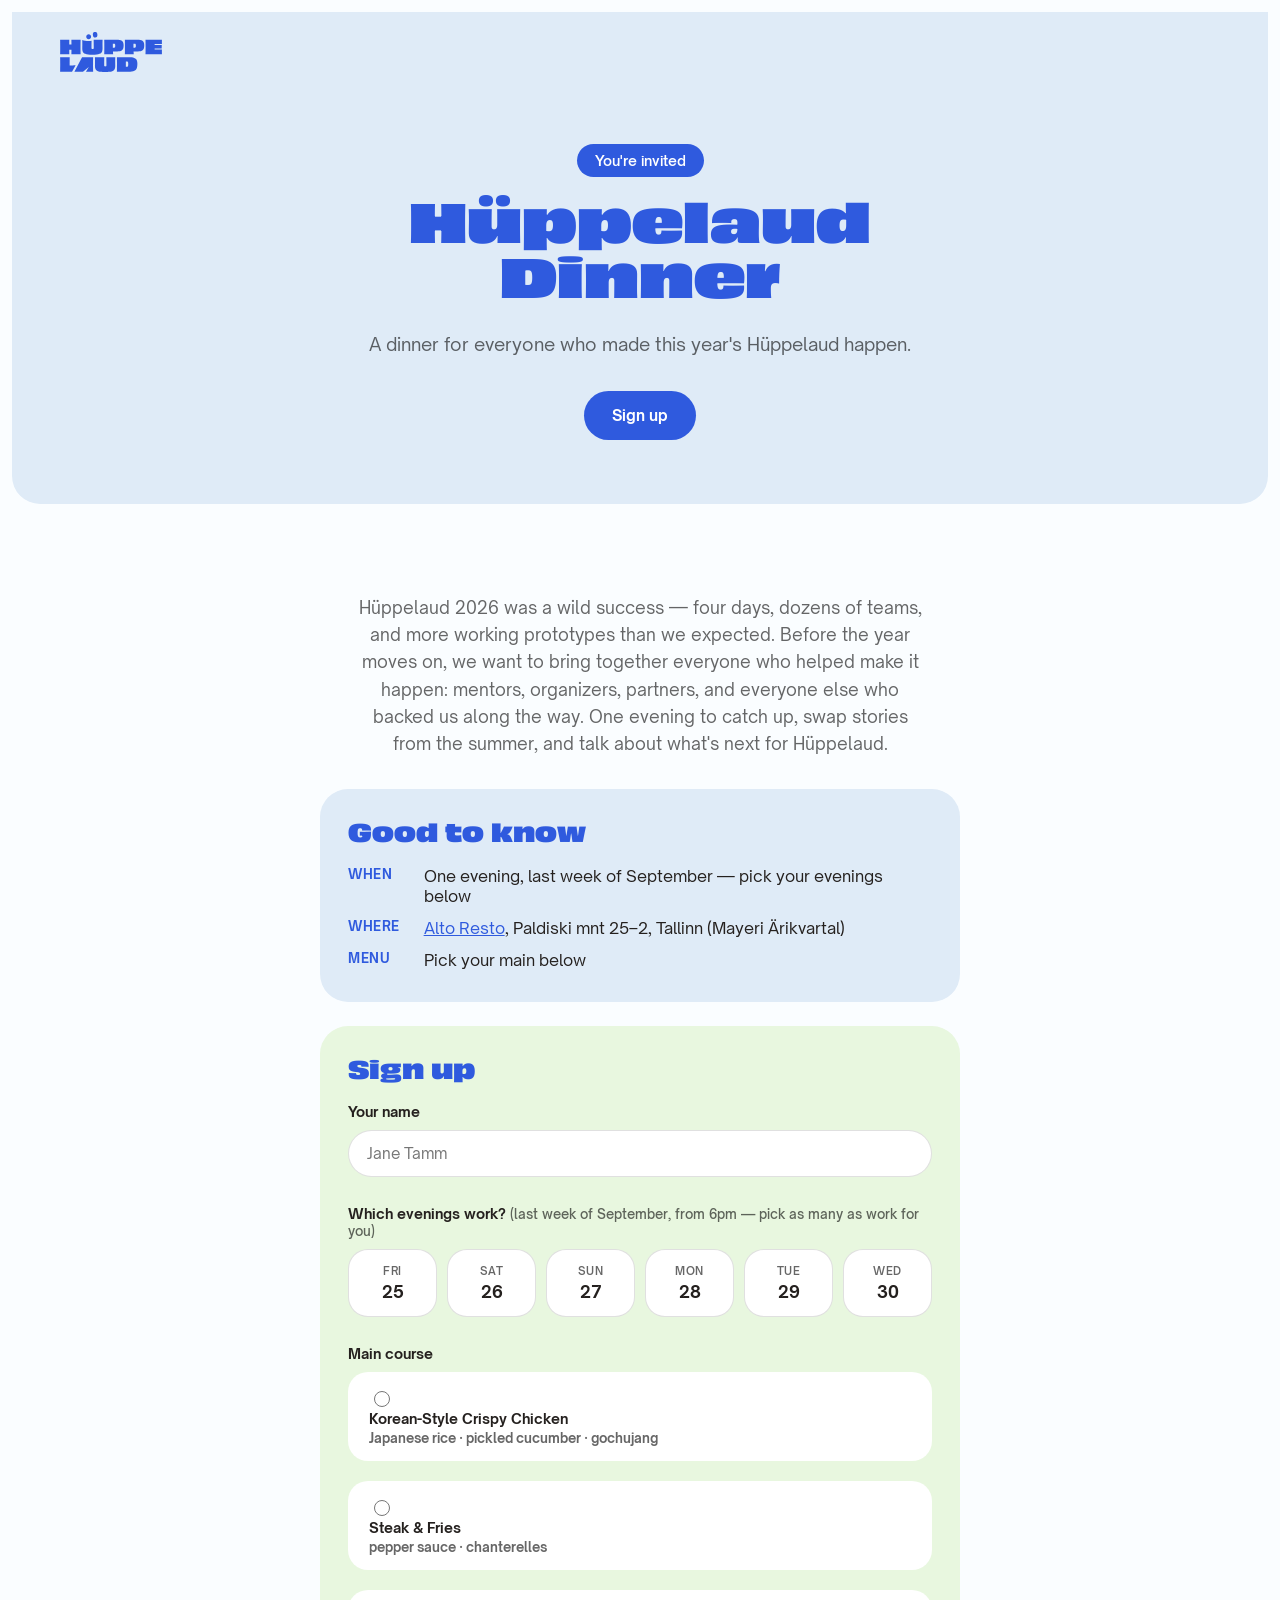
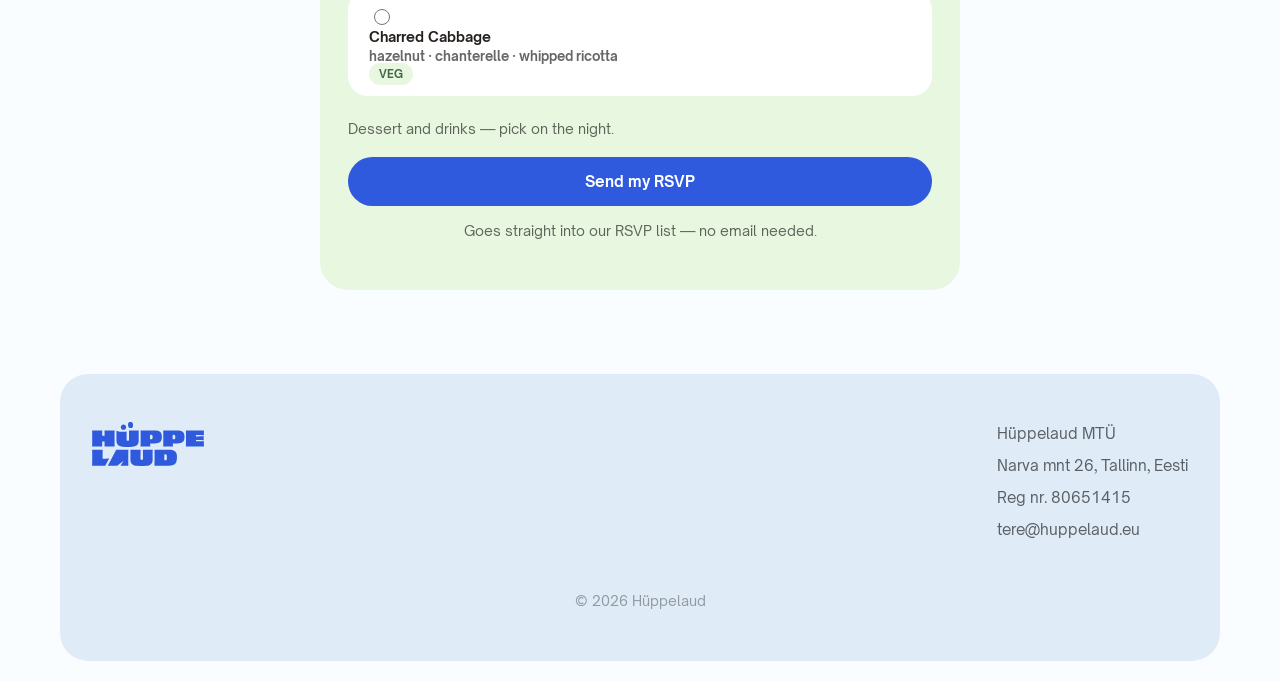
==== commit aa4e7020: "SEO: structured data, social previews, image sitemap, real 404 Goal: get Google to show Hüppelaud's " ====
--- a/dinner-2026/index.html
+++ b/dinner-2026/index.html
@@ -4,6 +4,7 @@
 <meta charset="UTF-8">
 <meta name="viewport" content="width=device-width, initial-scale=1.0">
 <title>Hüppelaud Dinner</title>
+<meta name="robots" content="noindex">
 <meta name="description" content="RSVP for the Hüppelaud dinner — pick your evenings, dietary needs, and menu.">
 <link rel="icon" type="image/svg+xml" href="../assets/images/logo.svg">
 <link rel="stylesheet" href="../styles.css">
--- a/styles.css
+++ b/styles.css
@@ -96,6 +96,7 @@
   transition: transform 0.15s ease, opacity 0.15s ease;
 }
 .btn:hover { transform: translateY(-1px); opacity: 0.92; }
+.btn.btn-sm { padding: 9px 18px; font-size: 13px; }
 .btn-primary { background: var(--blue); color: #fff; }
 .btn-olive { background: var(--olive-badge); color: #fff; }
 .btn-donate { background: var(--green-text); color: #fff; }
@@ -116,13 +117,41 @@
 
 /* ---------- Header / Hero ---------- */
 .hero {
+  position: relative;
   background: var(--hero-bg);
   border-radius: 0 0 var(--radius-lg) var(--radius-lg);
   margin: 12px 12px 0;
   padding: 20px 24px 64px;
+  overflow: hidden;
+}
+
+.hero-carousel {
+  position: absolute;
+  inset: 0;
+  z-index: 0;
+}
+
+.hero-carousel img {
+  position: absolute;
+  inset: 0;
+  width: 100%;
+  height: 100%;
+  object-fit: cover;
+  opacity: 0;
+  transition: opacity 1.6s ease;
+}
+.hero-carousel img.active { opacity: 1; }
+
+.hero-scrim {
+  position: absolute;
+  inset: 0;
+  z-index: 1;
+  background: rgba(223, 235, 247, 0.82);
 }
 
 .navbar {
+  position: relative;
+  z-index: 2;
   max-width: var(--container);
   margin: 0 auto;
   display: flex;
@@ -182,6 +211,8 @@
 }
 
 .menu-mobile {
+  position: relative;
+  z-index: 2;
   display: none;
   flex-direction: column;
   gap: 18px;
@@ -197,6 +228,8 @@
 .menu-mobile .btn { width: 100%; text-align: center; }
 
 .hero-content {
+  position: relative;
+  z-index: 2;
   max-width: 760px;
   margin: 72px auto 0;
   text-align: center;
@@ -222,6 +255,44 @@
   margin-top: 32px;
 }
 
+/* ---------- Intro ---------- */
+.intro {
+  max-width: var(--container);
+  margin: 0 auto;
+  padding: 56px 20px 0;
+}
+
+.intro-grid {
+  display: grid;
+  grid-template-columns: 1fr;
+  gap: 32px;
+}
+
+.intro-item {
+  text-align: center;
+  padding: 0 12px;
+}
+
+.intro-num {
+  display: block;
+  font-family: "Obviously", sans-serif;
+  font-variation-settings: "wght" 800, "wdth" 130;
+  font-size: 32px;
+  color: var(--blue);
+  opacity: 0.35;
+  margin-bottom: 10px;
+}
+
+.intro-item h3 {
+  color: var(--text);
+  font-family: "Open Sauce Sans", sans-serif;
+  font-weight: 700;
+  font-size: 19px;
+  line-height: 1.35;
+}
+
+.intro-highlight { color: var(--blue); }
+
 /* ---------- Events ---------- */
 .events {
   max-width: var(--container);
@@ -279,11 +350,11 @@
 .event-info .badge { margin-bottom: 10px; align-self: flex-start; }
 .event-info .btn { align-self: flex-start; }
 
-.anniversary-tag {
+.edition-tag {
   display: inline-block;
   vertical-align: middle;
-  background: rgba(47, 90, 222, 0.08);
-  color: var(--blue);
+  background: color-mix(in srgb, var(--card-title, var(--blue)) 14%, #fff);
+  color: var(--card-title, var(--blue));
   font-family: "Open Sauce Sans", sans-serif;
   font-weight: 700;
   font-size: 12px;
@@ -775,6 +846,8 @@
   margin-bottom: 28px;
 }
 .logo-row img { height: 32px; width: auto; object-fit: contain; }
+.logo-row img.logo-lg { height: 60px; }
+.logo-row img.logo-md { height: 42px; }
 
 .text-logo {
   font-family: "Open Sauce Sans", sans-serif;
@@ -838,7 +911,7 @@
   gap: 24px;
 }
 
-.footer-logo { height: 44px; width: auto; }
+.footer-logo { height: 44px; width: auto; align-self: flex-start; }
 
 .footer-address p {
   margin: 0 0 8px;
@@ -846,6 +919,51 @@
   font-size: 15px;
 }
 .footer-address a { color: rgba(0,0,0,0.6); }
+
+.footer-links {
+  display: flex;
+  flex-direction: column;
+  align-items: flex-start;
+  gap: 16px;
+}
+
+.footer-discord-btn {
+  display: inline-flex;
+  align-items: center;
+  padding: 10px 18px;
+  border: 1px solid rgba(0, 0, 0, 0.18);
+  border-radius: 8px;
+  color: rgba(0, 0, 0, 0.65);
+  font-size: 13px;
+  font-weight: 600;
+  white-space: nowrap;
+  transition: background 0.15s ease, border-color 0.15s ease;
+}
+.footer-discord-btn:hover {
+  background: rgba(0, 0, 0, 0.04);
+  border-color: rgba(0, 0, 0, 0.3);
+}
+
+.footer-social {
+  display: flex;
+  gap: 12px;
+}
+
+.footer-social-link {
+  display: flex;
+  align-items: center;
+  justify-content: center;
+  width: 36px;
+  height: 36px;
+  border-radius: 50%;
+  background: rgba(0, 0, 0, 0.06);
+  color: rgba(0, 0, 0, 0.55);
+  transition: background 0.15s ease, color 0.15s ease;
+}
+.footer-social-link:hover {
+  background: rgba(0, 0, 0, 0.12);
+  color: rgba(0, 0, 0, 0.75);
+}
 
 .footer-copy {
   text-align: center;
@@ -853,6 +971,145 @@
   font-size: 14px;
   margin: 40px 0 0;
 }
+
+/* ---------- Gallery modal & lightbox ---------- */
+.gallery-modal {
+  display: none;
+  position: fixed;
+  inset: 0;
+  background: rgba(20, 24, 35, 0.72);
+  z-index: 100;
+  padding: 24px 16px;
+  overflow-y: auto;
+}
+.gallery-modal.open { display: block; }
+
+.gallery-modal-inner {
+  max-width: var(--container);
+  margin: 0 auto;
+  background: var(--bg);
+  border-radius: var(--radius-lg);
+  padding: 24px;
+}
+
+.gallery-modal-head {
+  display: flex;
+  align-items: center;
+  justify-content: space-between;
+  margin-bottom: 20px;
+}
+.gallery-modal-head h3 {
+  font-family: "Obviously", sans-serif;
+  font-variation-settings: "wght" 700, "wdth" 120;
+  color: var(--blue);
+  font-size: 22px;
+}
+
+.gallery-close {
+  background: rgba(47, 90, 222, 0.08);
+  color: var(--blue);
+  border: none;
+  width: 36px;
+  height: 36px;
+  border-radius: 50%;
+  font-size: 20px;
+  line-height: 1;
+  cursor: pointer;
+  flex: none;
+}
+.gallery-close:hover { background: rgba(47, 90, 222, 0.16); }
+
+.gallery-instagram-plug {
+  display: flex;
+  align-items: center;
+  gap: 10px;
+  background: rgba(47, 90, 222, 0.06);
+  color: var(--blue);
+  border-radius: 14px;
+  padding: 14px 18px;
+  margin-bottom: 20px;
+  font-size: 14px;
+  font-weight: 600;
+  flex-wrap: wrap;
+}
+.gallery-instagram-plug:hover { background: rgba(47, 90, 222, 0.11); }
+.gallery-instagram-plug svg { flex: none; }
+.gallery-instagram-plug strong { font-weight: 700; }
+
+.gallery-grid {
+  display: grid;
+  grid-template-columns: repeat(2, 1fr);
+  grid-auto-flow: dense;
+  gap: 10px;
+}
+
+.gallery-grid img {
+  width: 100%;
+  height: 100%;
+  aspect-ratio: 4 / 3;
+  object-fit: cover;
+  border-radius: 12px;
+  cursor: pointer;
+  transition: opacity 0.15s ease;
+}
+.gallery-grid img:hover { opacity: 0.85; }
+
+.gallery-grid img.gallery-2x2 {
+  grid-column: span 2;
+  grid-row: span 2;
+  aspect-ratio: auto;
+}
+
+.lightbox {
+  display: none;
+  position: fixed;
+  inset: 0;
+  background: rgba(10, 12, 18, 0.94);
+  z-index: 200;
+  align-items: center;
+  justify-content: center;
+}
+.lightbox.open { display: flex; }
+
+.lightbox-img {
+  max-width: 90vw;
+  max-height: 85vh;
+  object-fit: contain;
+  border-radius: 8px;
+}
+
+.lightbox-close,
+.lightbox-nav {
+  position: absolute;
+  background: rgba(255, 255, 255, 0.12);
+  color: #fff;
+  border: none;
+  cursor: pointer;
+  border-radius: 50%;
+  display: flex;
+  align-items: center;
+  justify-content: center;
+}
+.lightbox-close:hover,
+.lightbox-nav:hover { background: rgba(255, 255, 255, 0.22); }
+
+.lightbox-close {
+  top: 18px;
+  right: 18px;
+  width: 40px;
+  height: 40px;
+  font-size: 22px;
+}
+
+.lightbox-nav {
+  top: 50%;
+  transform: translateY(-50%);
+  width: 48px;
+  height: 48px;
+  font-size: 20px;
+}
+.lightbox-prev { left: 12px; }
+.lightbox-next { right: 12px; }
 
 /* ---------- Responsive ---------- */
 @media (min-width: 810px) {
@@ -861,11 +1118,17 @@
   .hamburger { display: none; }
   .menu-mobile { display: none !important; }
 
+  .intro-grid { grid-template-columns: repeat(3, 1fr); }
+  .intro-item { border-left: 1px solid rgba(47, 90, 222, 0.15); }
+  .intro-item:first-child { border-left: none; }
+
   .event-card { flex-direction: row; align-items: stretch; padding: 16px; }
   .event-card .event-photo { flex: 0 0 42%; aspect-ratio: auto; }
   .event-card .event-info { flex: 1; padding: 20px 24px; display: flex; flex-direction: column; justify-content: center; }
   .event-card--featured .event-info { justify-content: center; }
 
+  .gallery-grid { grid-template-columns: repeat(4, 1fr); }
+
   .support-grid, .partners-grid {
     grid-template-columns: 1fr 1fr;
     align-items: start;
@@ -873,6 +1136,7 @@
 
   .partners-copy .btn-olive { margin-top: 12px; }
   .footer-top { flex-direction: row; justify-content: space-between; align-items: flex-start; }
+  .footer-links { align-items: flex-end; }
 }
 
 @media (max-width: 809.98px) {
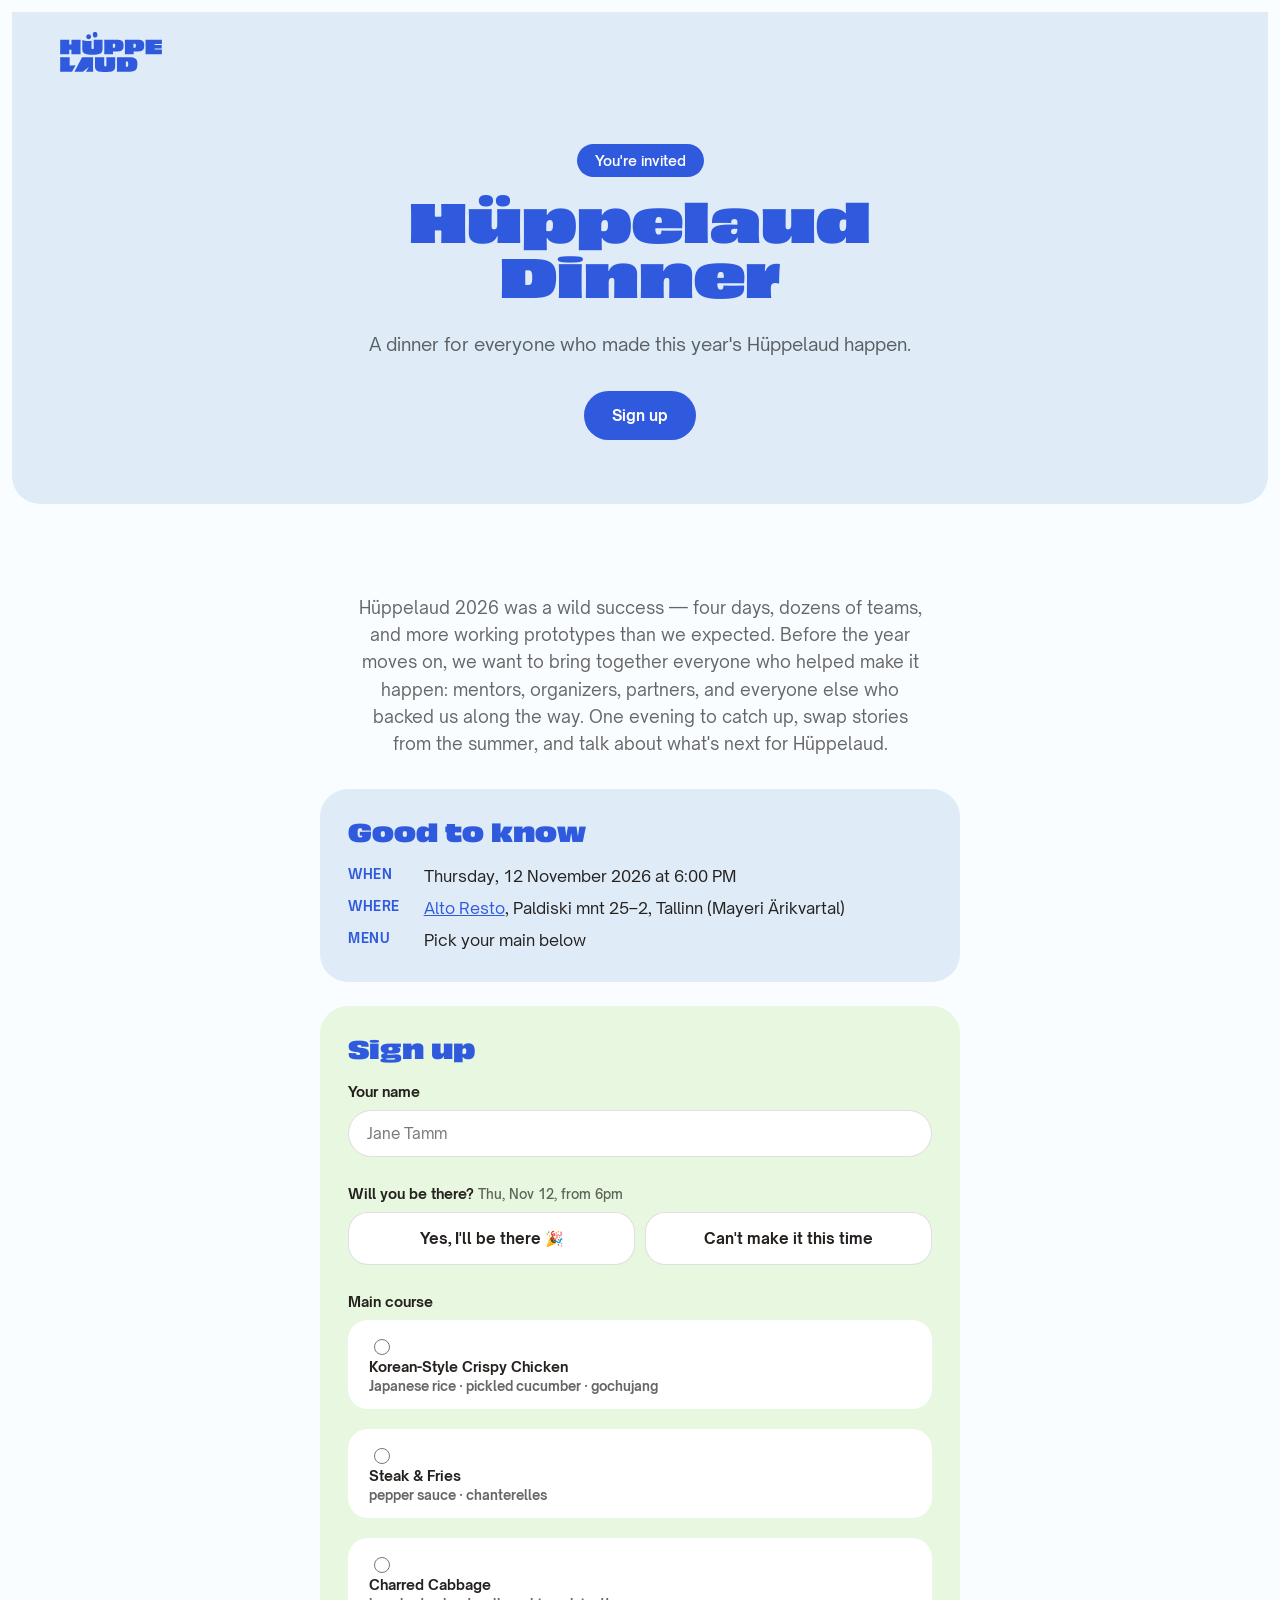
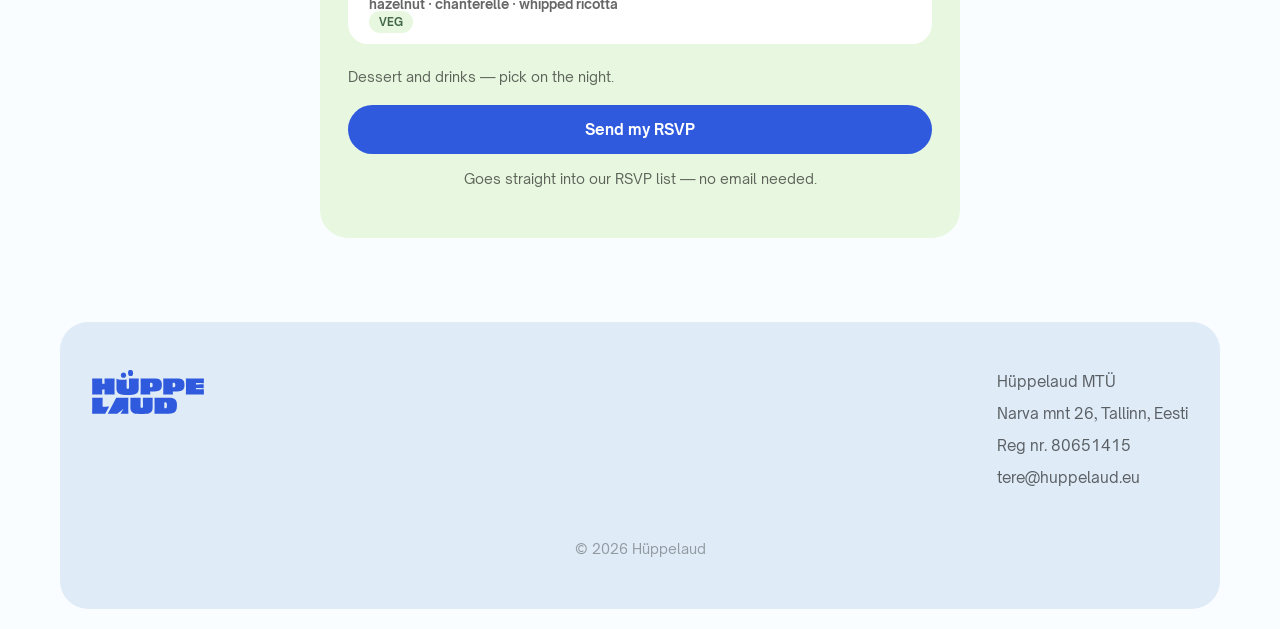
==== commit 6671ecaf: "Switch RSVP from evening-picker to confirmed-date attendance The date is now locked: Thu Nov 12, 202" ====
--- a/dinner-2026/index.html
+++ b/dinner-2026/index.html
@@ -5,7 +5,7 @@
 <meta name="viewport" content="width=device-width, initial-scale=1.0">
 <title>Hüppelaud Dinner</title>
 <meta name="robots" content="noindex">
-<meta name="description" content="RSVP for the Hüppelaud dinner — pick your evenings, dietary needs, and menu.">
+<meta name="description" content="RSVP for the Hüppelaud dinner on 12 November — let us know you're coming and pick your menu.">
 <link rel="icon" type="image/svg+xml" href="../assets/images/logo.svg">
 <link rel="stylesheet" href="../styles.css">
 <style>
@@ -83,44 +83,39 @@
   }
   #name:focus { outline: none; border-color: var(--blue); }
 
-  .avail-grid {
-    display: grid;
-    grid-template-columns: repeat(auto-fit, minmax(82px, 1fr));
+  .attend-toggle {
+    display: flex;
+    flex-wrap: wrap;
     gap: 10px;
   }
-  .avail-day {
-    display: flex;
-    flex-direction: column;
-    align-items: center;
-    justify-content: center;
-    gap: 3px;
-    padding: 14px 6px;
+  .attend-option {
+    flex: 1;
+    min-width: 170px;
+    padding: 16px 18px;
     border-radius: var(--radius-md);
     border: 1.5px solid rgba(0, 0, 0, 0.12);
     background: #fff;
     font-family: "Open Sauce Sans", sans-serif;
+    font-weight: 700;
+    font-size: 15px;
     color: var(--text);
+    text-align: center;
     cursor: pointer;
     transition: background 0.15s ease, border-color 0.15s ease, color 0.15s ease;
   }
-  .avail-day .dow {
-    font-size: 11px;
-    font-weight: 600;
-    text-transform: uppercase;
-    letter-spacing: 0.04em;
-    color: var(--text-soft);
-  }
-  .avail-day .dnum {
-    font-size: 17px;
-    font-weight: 700;
-  }
-  .avail-day:hover { border-color: var(--blue); }
-  .avail-day.selected {
+  .attend-option:hover { border-color: var(--blue); }
+  .attend-option.selected[data-attending="yes"] {
     background: var(--blue);
     border-color: var(--blue);
     color: #fff;
   }
-  .avail-day.selected .dow { color: rgba(255, 255, 255, 0.8); }
+  .attend-option.selected[data-attending="no"] {
+    background: #6b7280;
+    border-color: #6b7280;
+    color: #fff;
+  }
+
+  .field.hidden-field { display: none; }
 
   .menu-options {
     display: flex;
@@ -237,7 +232,7 @@
       <h2>Good to know</h2>
       <dl class="dinner-details">
         <dt>When</dt>
-        <dd>One evening, last week of September &mdash; pick your evenings below</dd>
+        <dd>Thursday, 12 November 2026 at 6:00 PM</dd>
         <dt>Where</dt>
         <dd><a href="https://altoresto.ee/" target="_blank" rel="noopener">Alto Resto</a>, Paldiski mnt 25&ndash;2, Tallinn (Mayeri Ärikvartal)</dd>
         <dt>Menu</dt>
@@ -254,18 +249,14 @@
       </div>
 
       <div class="field">
-        <label>Which evenings work? <span class="field-hint">(last week of September, from 6pm — pick as many as work for you)</span></label>
-        <div class="avail-grid" id="availGrid">
-          <button type="button" class="avail-day" data-date="2026-09-25" aria-pressed="false"><span class="dow">Fri</span><span class="dnum">25</span></button>
-          <button type="button" class="avail-day" data-date="2026-09-26" aria-pressed="false"><span class="dow">Sat</span><span class="dnum">26</span></button>
-          <button type="button" class="avail-day" data-date="2026-09-27" aria-pressed="false"><span class="dow">Sun</span><span class="dnum">27</span></button>
-          <button type="button" class="avail-day" data-date="2026-09-28" aria-pressed="false"><span class="dow">Mon</span><span class="dnum">28</span></button>
-          <button type="button" class="avail-day" data-date="2026-09-29" aria-pressed="false"><span class="dow">Tue</span><span class="dnum">29</span></button>
-          <button type="button" class="avail-day" data-date="2026-09-30" aria-pressed="false"><span class="dow">Wed</span><span class="dnum">30</span></button>
+        <label>Will you be there? <span class="field-hint">Thu, Nov 12, from 6pm</span></label>
+        <div class="attend-toggle" id="attendToggle">
+          <button type="button" class="attend-option" data-attending="yes" aria-pressed="false">Yes, I'll be there 🎉</button>
+          <button type="button" class="attend-option" data-attending="no" aria-pressed="false">Can't make it this time</button>
         </div>
       </div>
 
-      <div class="field">
+      <div class="field" id="menuField">
         <label>Main course</label>
         <div class="menu-options" id="menuOptions">
           <label class="menu-option">
@@ -294,8 +285,8 @@
         <p class="dinner-note">Dessert and drinks — pick on the night.</p>
       </div>
 
-      <p class="form-error" id="formError" hidden>Please add your name, pick at least one evening, and choose a main.</p>
-      <p class="form-success" id="formSuccess" hidden>Thanks — your RSVP is in! 🎉</p>
+      <p class="form-error" id="formError" hidden>Please add your name, let us know if you're coming, and choose a main.</p>
+      <p class="form-success" id="formSuccess" hidden>Thanks — your RSVP is in 🎉</p>
 
       <button type="button" class="btn btn-primary" id="submitBtn" style="width: 100%; justify-content: center;">Send my RSVP</button>
       <p class="dinner-fine">Goes straight into our RSVP list — no email needed.</p>
--- a/styles.css
+++ b/styles.css
@@ -175,6 +175,7 @@
 
 .lang-select {
   display: flex;
+  white-space: nowrap;
   align-items: center;
   gap: 4px;
   background: none;
@@ -379,48 +380,41 @@
 
 /* ---------- Team ---------- */
 .team {
-  max-width: var(--container);
+  max-width: 860px;
   margin: 0 auto;
   padding: 40px 20px 40px;
 }
 
-.team-intro {
-  max-width: 620px;
-  margin: 16px auto 0;
-  text-align: center;
-  color: var(--text-soft);
-}
-
-.team-grid {
-  display: grid;
-  grid-template-columns: repeat(auto-fit, minmax(280px, 1fr));
-  gap: 20px;
-  margin-top: 40px;
-}
-
 .team-card {
   background: rgba(47, 90, 222, 0.06);
-  border-radius: var(--radius-md);
-  padding: 28px 24px;
+  border-radius: var(--radius-lg);
+  padding: 36px 28px;
+}
+
+.team-card-head {
+  padding-bottom: 24px;
+  margin-bottom: 24px;
+  border-bottom: 1px solid rgba(47, 90, 222, 0.15);
+}
+
+.team-intro {
+  margin: 14px 0 0;
+  color: var(--text-soft);
+}
+
+.team-person {
   display: flex;
   flex-direction: column;
   align-items: flex-start;
-  gap: 4px;
+  gap: 16px;
 }
 
 .team-avatar {
   width: 60px;
   height: 60px;
   border-radius: 50%;
-  background: var(--blue);
-  color: #fff;
-  display: flex;
-  align-items: center;
-  justify-content: center;
-  font-family: "Obviously", sans-serif;
-  font-variation-settings: "wght" 700, "wdth" 120;
-  font-size: 20px;
-  margin-bottom: 14px;
+  object-fit: cover;
+  flex-shrink: 0;
 }
 
 .team-name { font-size: 20px; margin-bottom: 4px; }
@@ -471,6 +465,7 @@
 
 /* ---------- Support ---------- */
 .support, .partners {
+  width: calc(100% - 24px);
   max-width: var(--container);
   margin: 20px auto 0;
   padding: 48px 28px;
@@ -769,22 +764,6 @@
 
 .ptier-card--featured { box-shadow: 0 0 0 2px var(--olive-badge); }
 
-.ptier-badge {
-  position: absolute;
-  top: -12px;
-  left: 50%;
-  transform: translateX(-50%);
-  background: var(--olive-badge);
-  color: #fff;
-  font-size: 10px;
-  font-weight: 700;
-  padding: 4px 10px;
-  border-radius: 100px;
-  text-transform: uppercase;
-  letter-spacing: 0.03em;
-  white-space: nowrap;
-}
-
 .ptier-name {
   display: block;
   font-weight: 700;
@@ -861,6 +840,7 @@
 
 /* ---------- Buyout ---------- */
 .buyout {
+  width: calc(100% - 24px);
   max-width: var(--container);
   margin: 20px auto 0;
   padding: 48px 28px;
@@ -895,6 +875,99 @@
   font-weight: 700;
 }
 .buyout-features li:last-child { margin-bottom: 0; }
+
+/* ---------- Press ---------- */
+.press {
+  max-width: var(--container);
+  margin: 56px auto 0;
+  padding: 0 20px;
+  text-align: center;
+}
+
+.press-outlets {
+  display: flex;
+  justify-content: center;
+  align-items: center;
+  gap: 22px;
+  margin: 24px 0;
+  opacity: 0.8;
+}
+.press-outlets-logo { height: 20px; width: auto; }
+
+.press-carousel { position: relative; }
+
+.press-card {
+  display: none;
+  text-align: left;
+  border: 1px solid rgba(0, 0, 0, 0.1);
+  border-radius: var(--radius-lg);
+  padding: 20px;
+  background: #fff;
+  flex-direction: column;
+  gap: 20px;
+}
+.press-card.is-active { display: flex; animation: press-fade 0.5s ease; }
+
+@keyframes press-fade {
+  from { opacity: 0; }
+  to { opacity: 1; }
+}
+
+.press-dots {
+  display: flex;
+  justify-content: center;
+  gap: 8px;
+  margin-top: 18px;
+}
+.press-dot {
+  width: 8px;
+  height: 8px;
+  padding: 0;
+  border: none;
+  border-radius: 50%;
+  background: rgba(47, 90, 222, 0.25);
+  cursor: pointer;
+  transition: background 0.2s ease, transform 0.2s ease;
+}
+.press-dot.is-active { background: var(--blue); transform: scale(1.25); }
+
+.press-card-photo {
+  border-radius: 14px;
+  overflow: hidden;
+  aspect-ratio: 16 / 10;
+}
+.press-card-photo img { width: 100%; height: 100%; object-fit: cover; }
+
+.press-card-body { padding: 0 8px 8px; }
+
+.press-source {
+  font-size: 13px;
+  font-weight: 600;
+  letter-spacing: 0.02em;
+  text-transform: uppercase;
+  color: var(--blue);
+  margin: 0 0 8px;
+}
+
+.press-headline {
+  font-size: clamp(19px, 2.4vw, 24px);
+  margin: 0 0 10px;
+}
+
+.press-desc {
+  color: var(--text-soft);
+  font-size: 15px;
+  max-width: 720px;
+  margin: 0 0 16px;
+}
+
+.press-link {
+  display: inline-block;
+  font-weight: 600;
+  color: var(--blue);
+  text-decoration: none;
+}
+.press-link:hover { text-decoration: underline; }
 
 /* ---------- Footer ---------- */
 .site-footer {
@@ -1127,6 +1200,10 @@
   .event-card .event-info { flex: 1; padding: 20px 24px; display: flex; flex-direction: column; justify-content: center; }
   .event-card--featured .event-info { justify-content: center; }
 
+  .press-card { flex-direction: row; align-items: stretch; padding: 16px; }
+  .press-card-photo { flex: 0 0 38%; aspect-ratio: auto; }
+  .press-card-body { flex: 1; padding: 16px 20px; display: flex; flex-direction: column; justify-content: center; }
+
   .gallery-grid { grid-template-columns: repeat(4, 1fr); }
 
   .support-grid, .partners-grid {
@@ -1137,6 +1214,9 @@
   .partners-copy .btn-olive { margin-top: 12px; }
   .footer-top { flex-direction: row; justify-content: space-between; align-items: flex-start; }
   .footer-links { align-items: flex-end; }
+
+  .team-card { padding: 44px 40px; }
+  .team-person { flex-direction: row; gap: 24px; }
 }
 
 @media (max-width: 809.98px) {
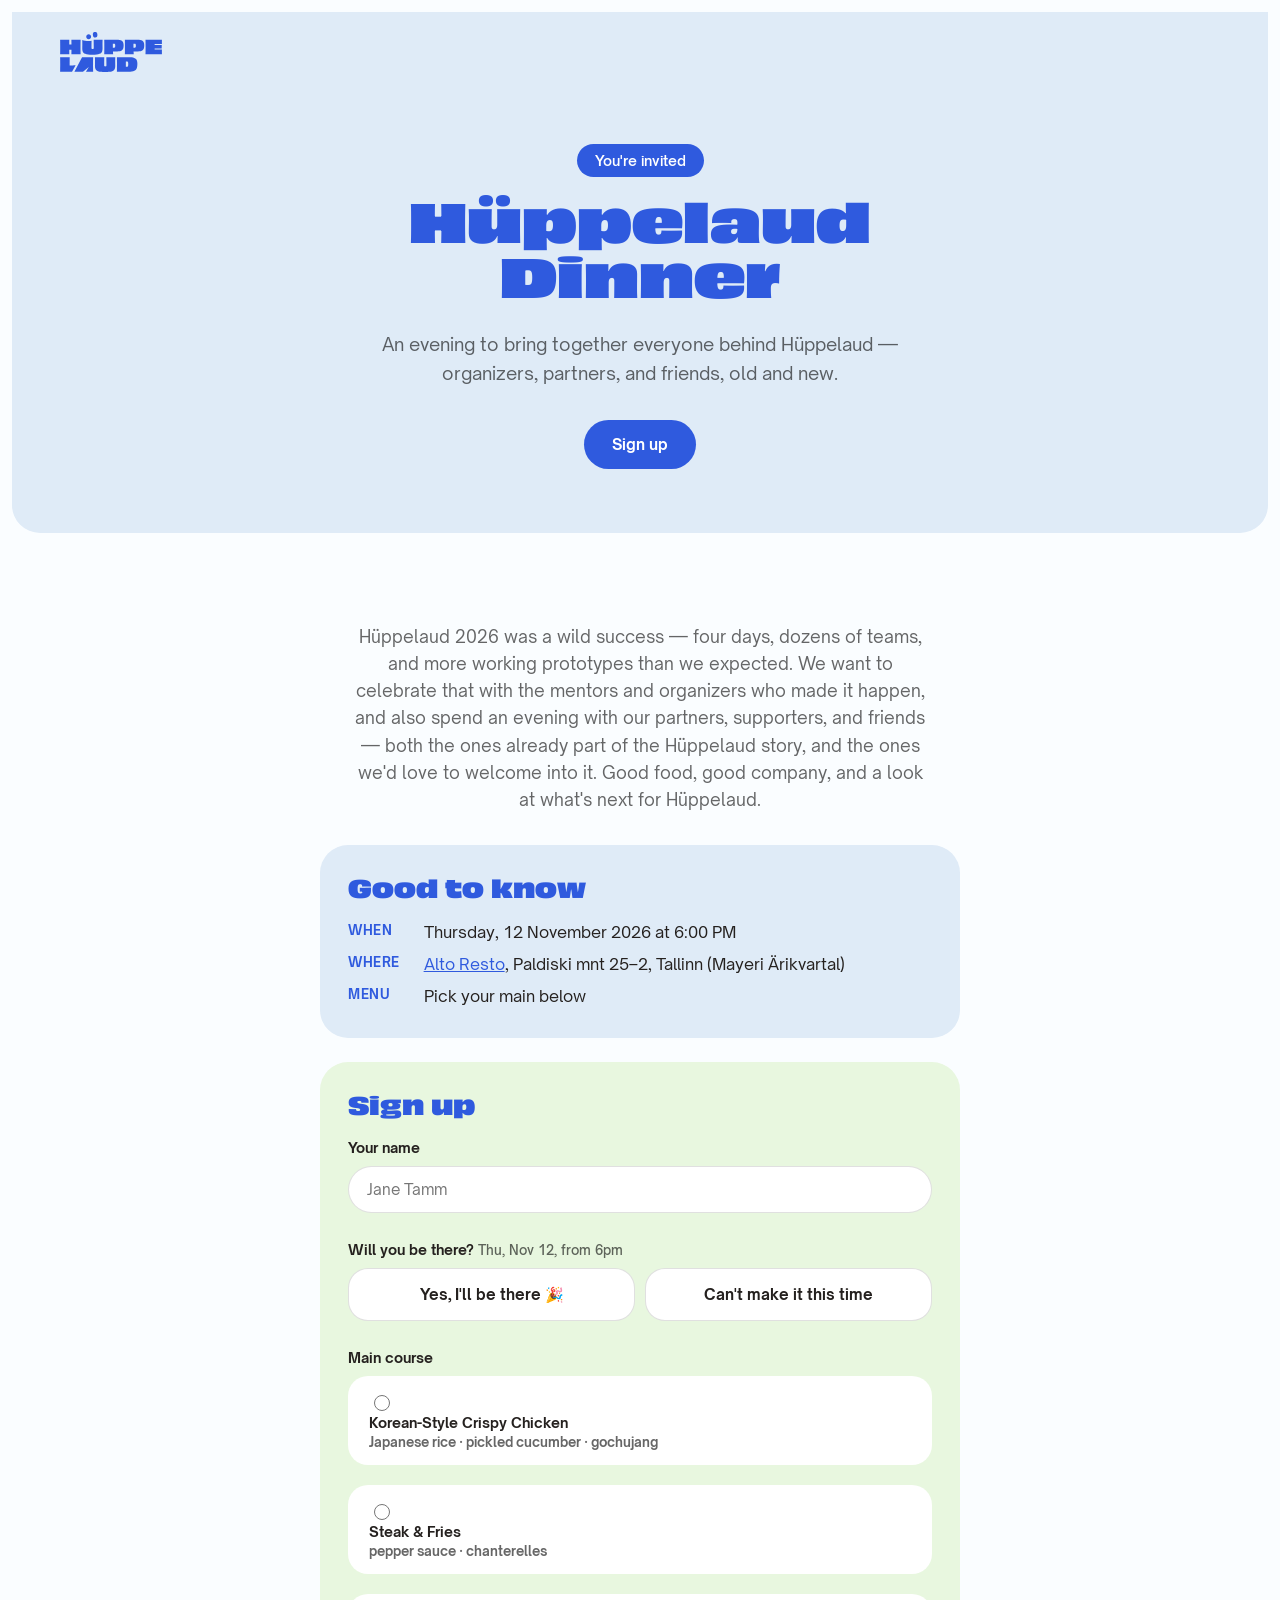
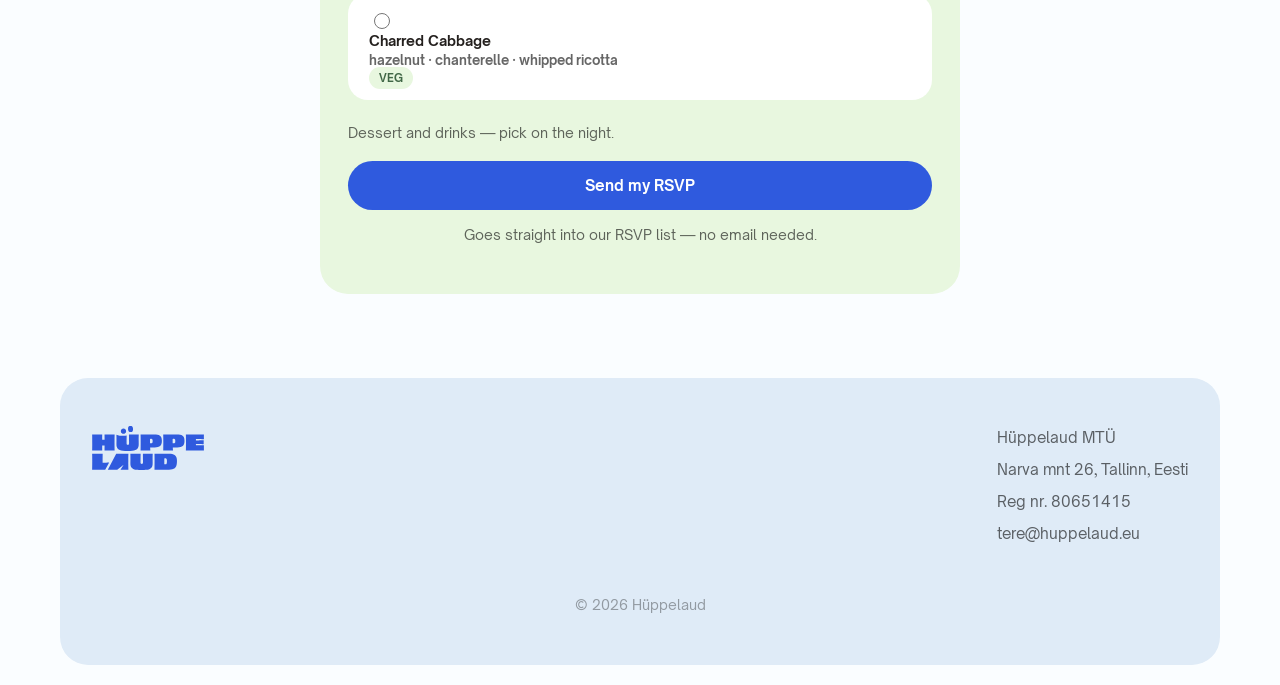
==== commit f4a39353: "Broaden dinner framing to include partners, investors, and friends Not just a thank-you for the ment" ====
--- a/dinner-2026/index.html
+++ b/dinner-2026/index.html
@@ -216,7 +216,7 @@
   <div class="hero-content">
     <span class="badge badge-blue">You're invited</span>
     <h1>Hüppelaud Dinner</h1>
-    <p class="hero-text">A dinner for everyone who made this year's Hüppelaud happen.</p>
+    <p class="hero-text">An evening to bring together everyone behind Hüppelaud &mdash; organizers, partners, and friends, old and new.</p>
     <div class="hero-buttons">
       <a href="#rsvp" class="btn btn-primary">Sign up</a>
     </div>
@@ -226,7 +226,7 @@
 <main>
   <section class="dinner-section">
 
-    <p class="dinner-intro">Hüppelaud 2026 was a wild success — four days, dozens of teams, and more working prototypes than we expected. Before the year moves on, we want to bring together everyone who helped make it happen: mentors, organizers, partners, and everyone else who backed us along the way. One evening to catch up, swap stories from the summer, and talk about what's next for Hüppelaud.</p>
+    <p class="dinner-intro">Hüppelaud 2026 was a wild success — four days, dozens of teams, and more working prototypes than we expected. We want to celebrate that with the mentors and organizers who made it happen, and also spend an evening with our partners, supporters, and friends — both the ones already part of the Hüppelaud story, and the ones we'd love to welcome into it. Good food, good company, and a look at what's next for Hüppelaud.</p>
 
     <div class="dinner-card" style="--card-bg: var(--hero-bg);">
       <h2>Good to know</h2>
--- a/styles.css
+++ b/styles.css
@@ -949,6 +949,14 @@
   margin: 0 0 8px;
 }
 
+.press-date {
+  font-weight: 400;
+  text-transform: none;
+  letter-spacing: normal;
+  color: var(--text-soft);
+}
+.press-date::before { content: "· "; }
+
 .press-headline {
   font-size: clamp(19px, 2.4vw, 24px);
   margin: 0 0 10px;
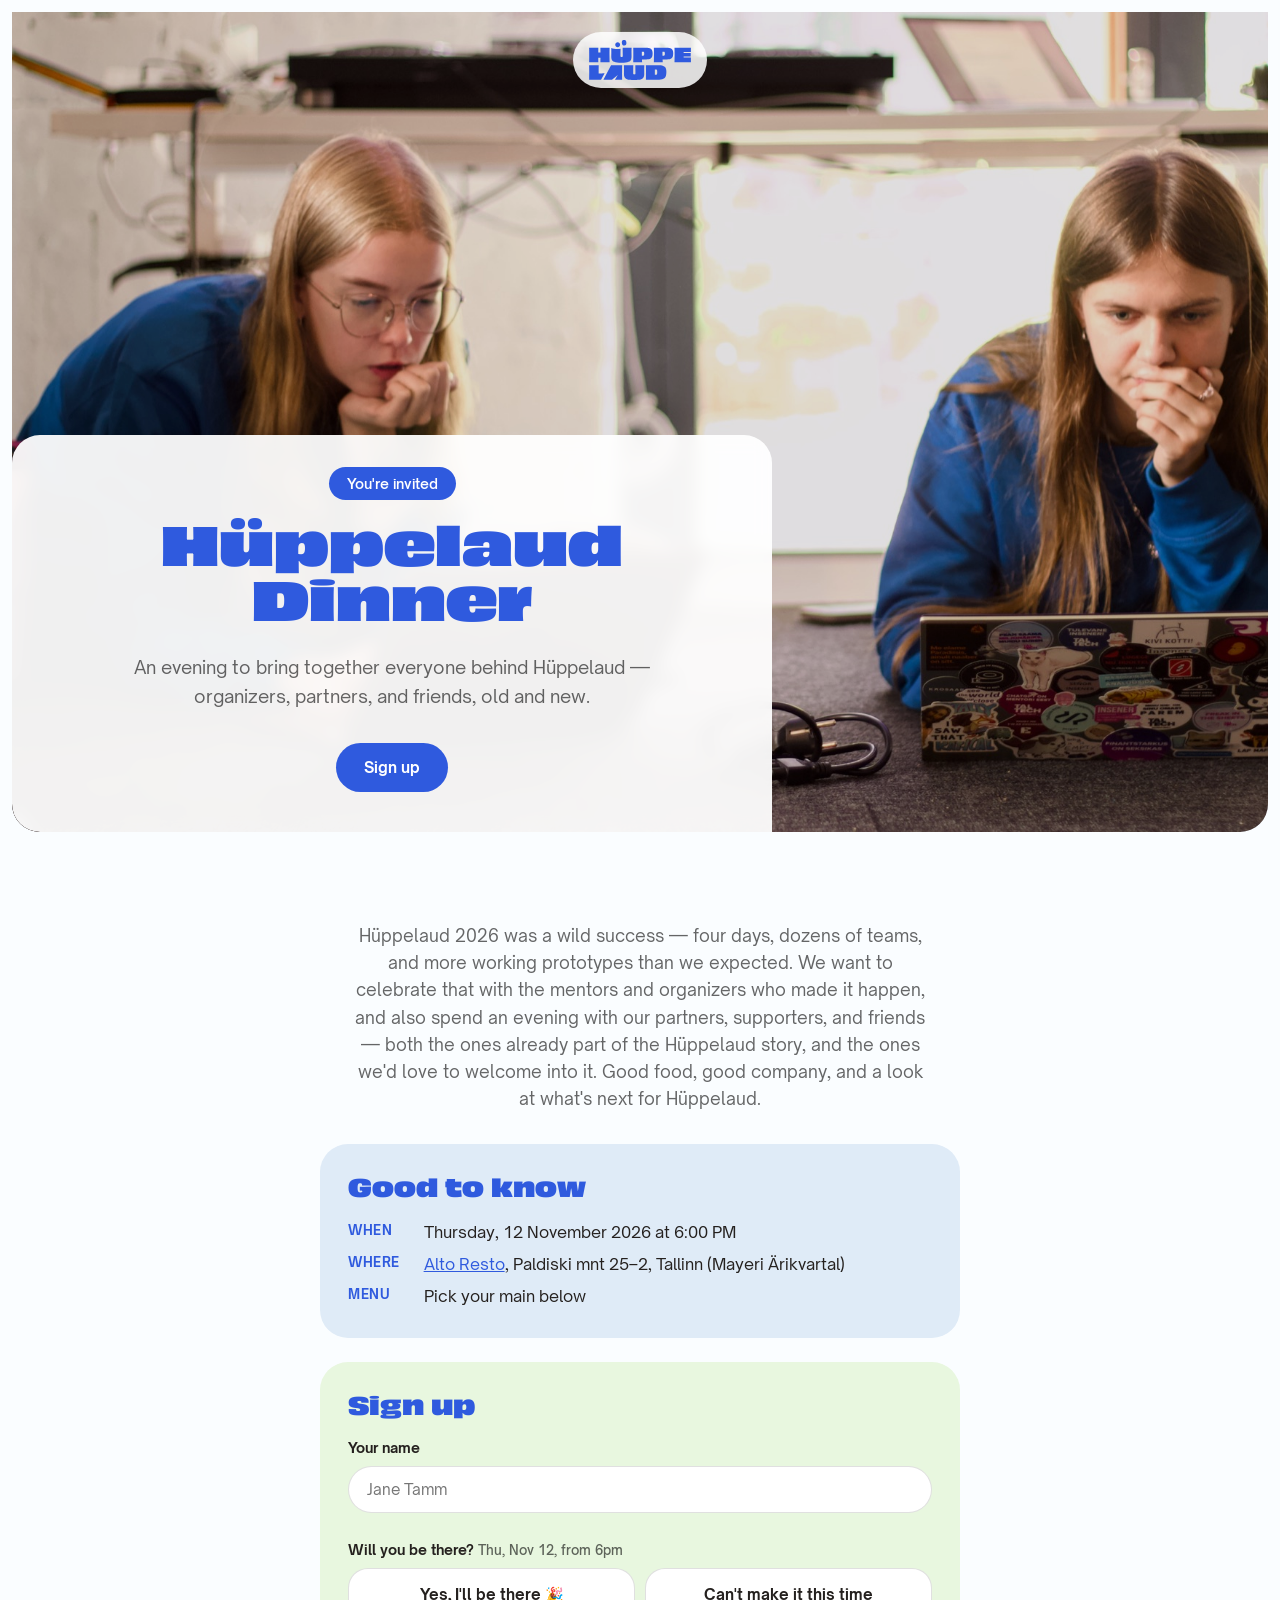
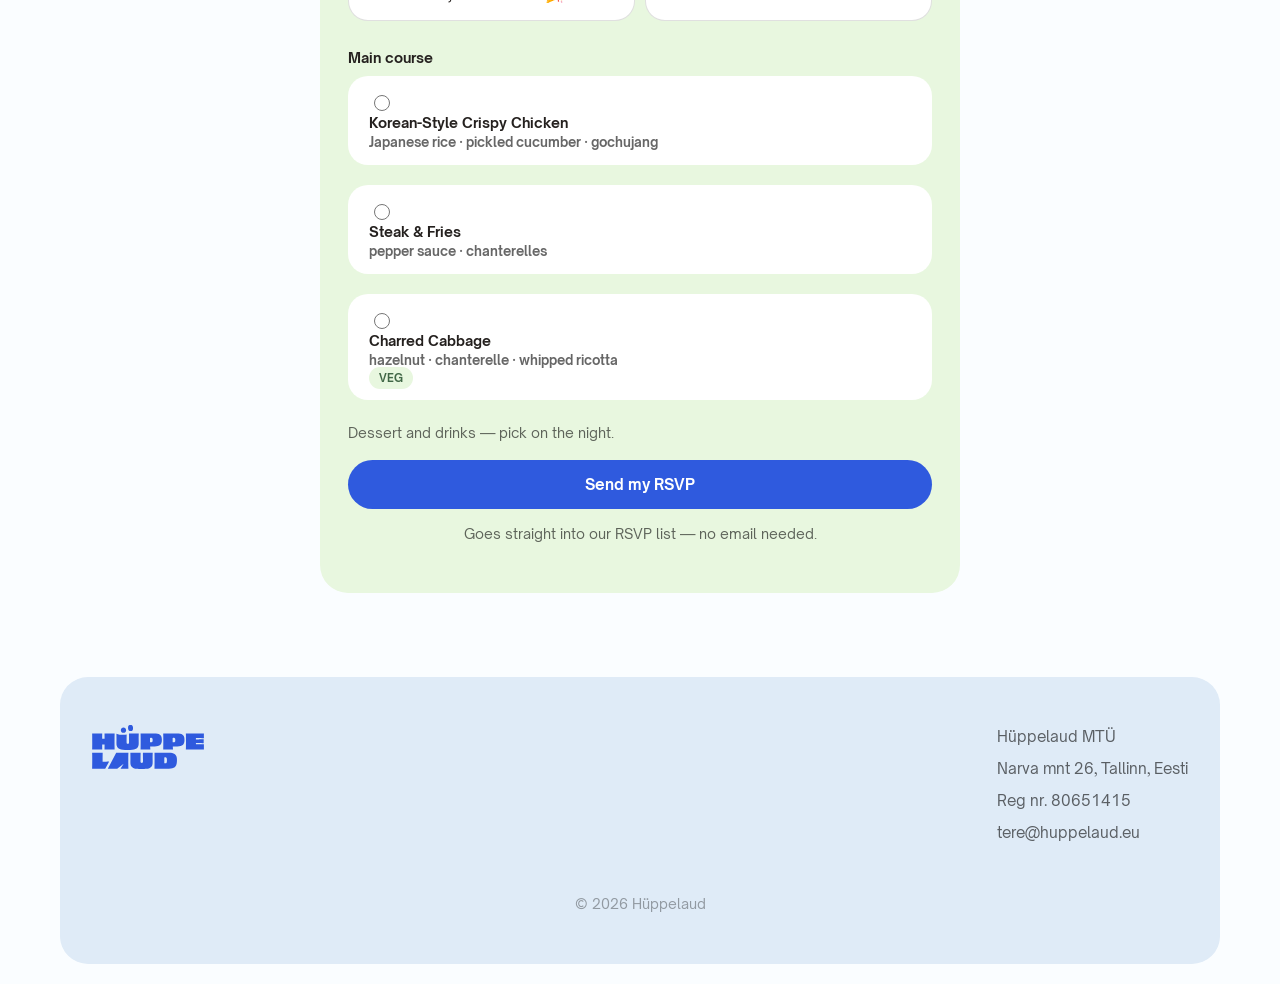
==== commit e8e20f9c: "Add hero banner photo to dinner page Uses the same site photo as the homepage hero (two team members" ====
--- a/dinner-2026/index.html
+++ b/dinner-2026/index.html
@@ -9,6 +9,36 @@
 <link rel="icon" type="image/svg+xml" href="../assets/images/logo.svg">
 <link rel="stylesheet" href="../styles.css">
 <style>
+  .hero {
+    display: flex;
+    flex-direction: column;
+    min-height: 820px;
+  }
+
+  .hero-scrim {
+    background: rgba(0, 0, 0, 0.12);
+  }
+
+  .hero-carousel img {
+    object-position: 25% center;
+  }
+
+  .navbar .logo {
+    display: inline-flex;
+    background: rgba(255, 255, 255, 0.85);
+    padding: 8px 16px;
+    border-radius: 100px;
+  }
+
+  .hero-content {
+    margin: auto -24px -64px;
+    background: rgba(255, 255, 255, 0.94);
+    backdrop-filter: blur(8px);
+    -webkit-backdrop-filter: blur(8px);
+    border-radius: var(--radius-lg) var(--radius-lg) 0 0;
+    padding: 32px 24px 40px;
+  }
+
   @media (max-width: 480px) {
     .hero-content h1 {
       font-size: 28px;
@@ -202,11 +232,103 @@
     font-size: 17px;
     color: var(--text-soft);
   }
+
+  .modal-overlay {
+    position: fixed;
+    inset: 0;
+    background: rgba(24, 24, 27, 0.5);
+    display: flex;
+    align-items: center;
+    justify-content: center;
+    padding: 20px;
+    z-index: 100;
+  }
+  .modal-overlay[hidden] { display: none; }
+
+  .modal-card {
+    position: relative;
+    background: #fff;
+    border-radius: var(--radius-lg);
+    padding: 36px 28px 28px;
+    max-width: 420px;
+    width: 100%;
+    max-height: 90vh;
+    overflow-y: auto;
+  }
+
+  .modal-close {
+    position: absolute;
+    top: 16px;
+    right: 16px;
+    width: 32px;
+    height: 32px;
+    border-radius: 100px;
+    border: none;
+    background: rgba(0, 0, 0, 0.06);
+    font-size: 18px;
+    line-height: 1;
+    cursor: pointer;
+    color: var(--text-soft);
+  }
+  .modal-close:hover { background: rgba(0, 0, 0, 0.1); }
+
+  .modal-card h2 {
+    font-size: 24px;
+    margin: 16px 0 8px;
+  }
+  .modal-subtitle {
+    font-size: 15px;
+    color: var(--text-soft);
+    margin: 0 0 24px;
+  }
+
+  .modal-section { margin-bottom: 24px; }
+  .modal-section-label {
+    font-weight: 700;
+    font-size: 13px;
+    letter-spacing: 0.04em;
+    text-transform: uppercase;
+    color: var(--blue);
+    margin-bottom: 8px;
+  }
+  .modal-location-name { font-weight: 700; margin: 0; }
+  .modal-location-address { margin: 2px 0 10px; color: var(--text-soft); font-size: 15px; }
+  .modal-link {
+    color: var(--blue);
+    font-weight: 700;
+    font-size: 14px;
+    text-decoration: underline;
+  }
+
+  .modal-cal-buttons {
+    display: flex;
+    flex-wrap: wrap;
+    gap: 10px;
+  }
+  .btn-secondary-small {
+    flex: 1;
+    min-width: 150px;
+    padding: 12px 16px;
+    border-radius: var(--radius-md);
+    border: 1.5px solid rgba(0, 0, 0, 0.12);
+    background: #fff;
+    font-weight: 700;
+    font-size: 14px;
+    color: var(--text);
+    text-align: center;
+    text-decoration: none;
+    cursor: pointer;
+  }
+  .btn-secondary-small:hover { border-color: var(--blue); color: var(--blue); }
 </style>
 </head>
 <body>
 
 <header class="hero" id="top">
+  <div class="hero-carousel" aria-hidden="true">
+    <img src="../assets/images/hero-huppelaud-2026-2.jpg" alt="" class="active">
+  </div>
+  <div class="hero-scrim" aria-hidden="true"></div>
   <nav class="navbar">
     <a href="../" class="logo" aria-label="Hüppelaud avaleht">
       <img src="../assets/images/logo.svg" alt="Hüppelaud">
@@ -295,6 +417,32 @@
   </section>
 </main>
 
+<div class="modal-overlay" id="rsvpModal" hidden>
+  <div class="modal-card" role="dialog" aria-modal="true" aria-labelledby="modalTitle">
+    <button type="button" class="modal-close" id="modalClose" aria-label="Close">&times;</button>
+    <span class="badge badge-blue" id="modalBadge">You're in</span>
+    <h2 id="modalTitle">See you Nov 12!</h2>
+    <p class="modal-subtitle" id="modalSubtitle">Thursday, 12 November 2026 at 6:00 PM.</p>
+
+    <div class="modal-section" id="modalLocationSection">
+      <div class="modal-section-label">Location</div>
+      <p class="modal-location-name">Alto Resto</p>
+      <p class="modal-location-address">Paldiski mnt 25&ndash;2, Tallinn (Mayeri &Auml;rikvartal)</p>
+      <a href="https://www.google.com/maps/search/?api=1&amp;query=Alto+Resto+Paldiski+mnt+25-2+Tallinn" target="_blank" rel="noopener" class="modal-link">Get directions &rarr;</a>
+    </div>
+
+    <div class="modal-section" id="modalCalendarSection">
+      <div class="modal-section-label">Add to calendar</div>
+      <div class="modal-cal-buttons">
+        <a href="https://calendar.google.com/calendar/render?action=TEMPLATE&amp;text=H%C3%BCppelaud+Dinner&amp;dates=20261112T160000Z%2F20261112T190000Z&amp;details=An+evening+to+bring+together+everyone+behind+H%C3%BCppelaud+--+organizers%2C+partners%2C+and+friends%2C+old+and+new.%0A%0ARSVP%3A+https%3A%2F%2Fhuppelaud.eu%2Fdinner-2026%2F&amp;location=Alto+Resto%2C+Paldiski+mnt+25-2%2C+Tallinn&amp;ctz=Europe%2FTallinn" target="_blank" rel="noopener" class="btn-secondary-small">Google Calendar</a>
+        <a href="huppelaud-dinner-2026.ics" download="huppelaud-dinner-2026.ics" class="btn-secondary-small">Apple / Outlook (.ics)</a>
+      </div>
+    </div>
+
+    <button type="button" class="btn btn-primary" id="modalDoneBtn" style="width: 100%; justify-content: center;">Done</button>
+  </div>
+</div>
+
 <footer class="site-footer">
   <div class="footer-top">
     <img src="../assets/images/logo.svg" alt="Hüppelaud" class="footer-logo">
